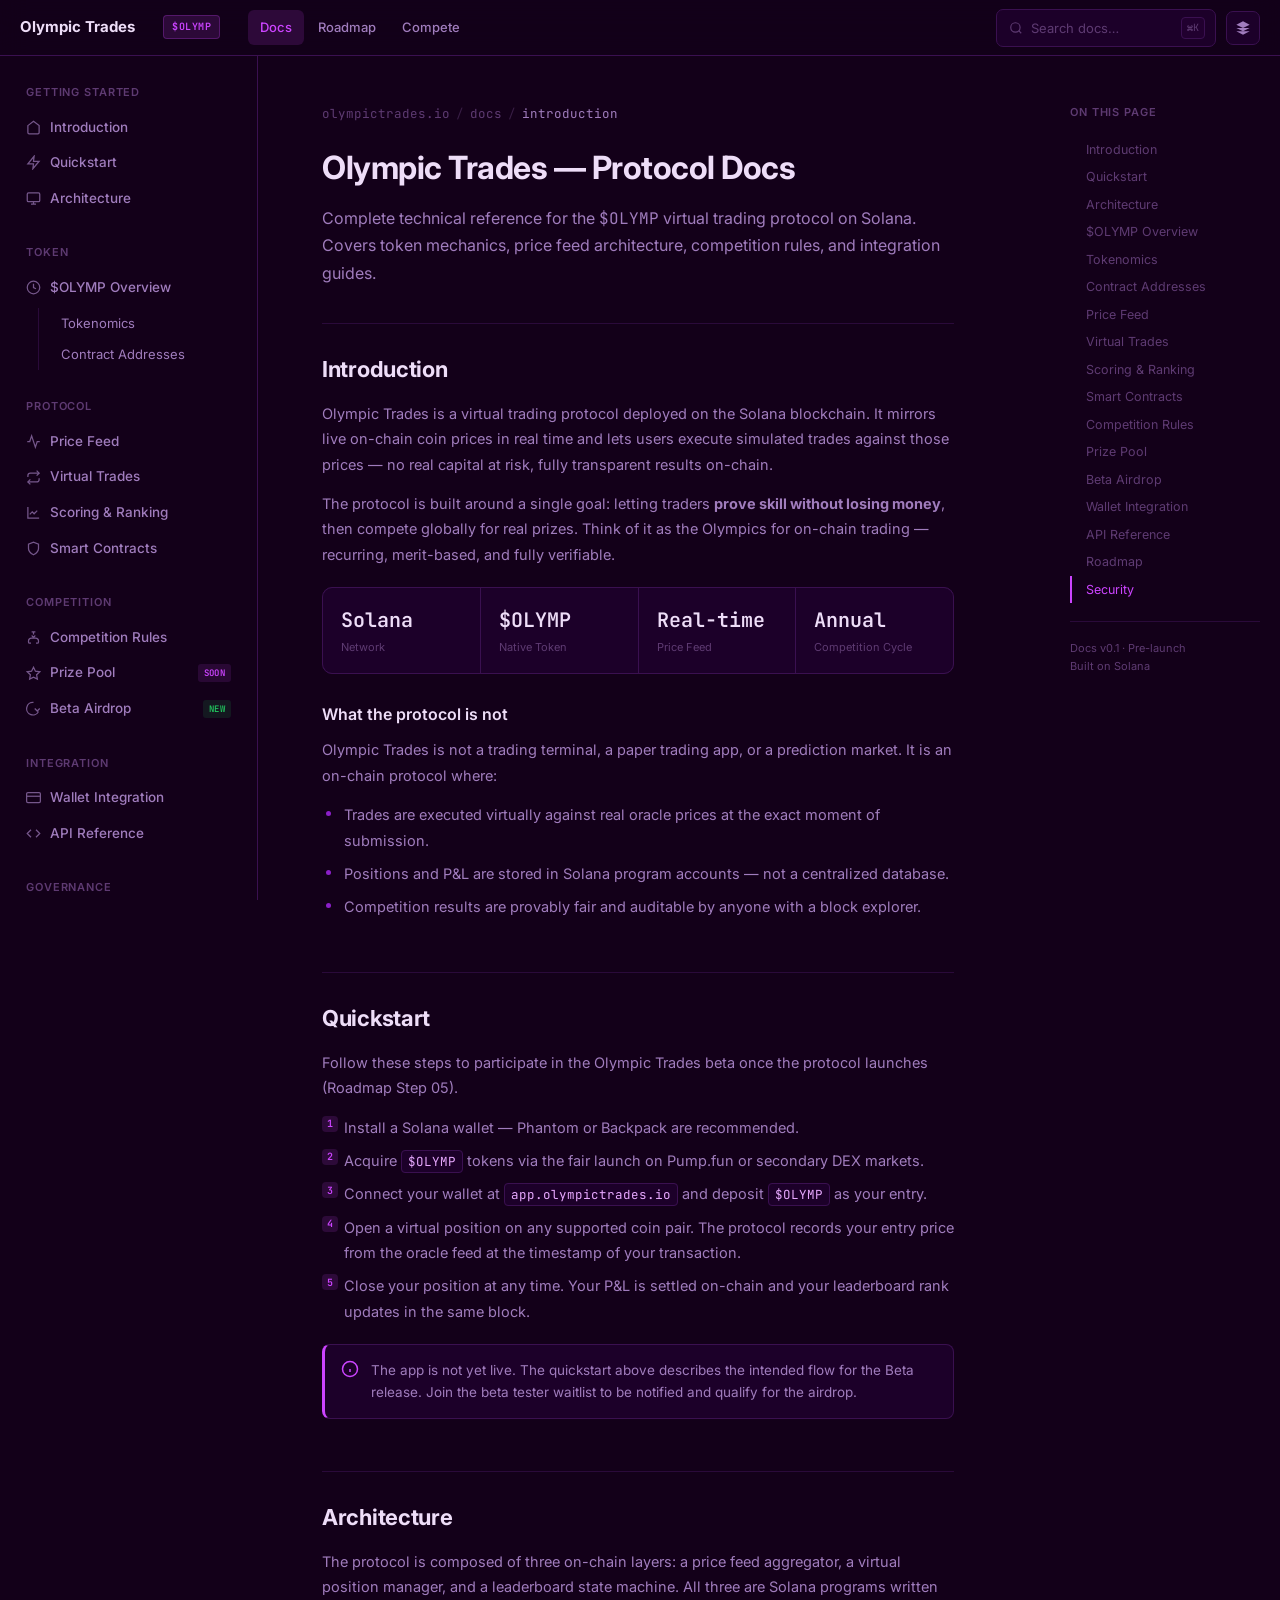
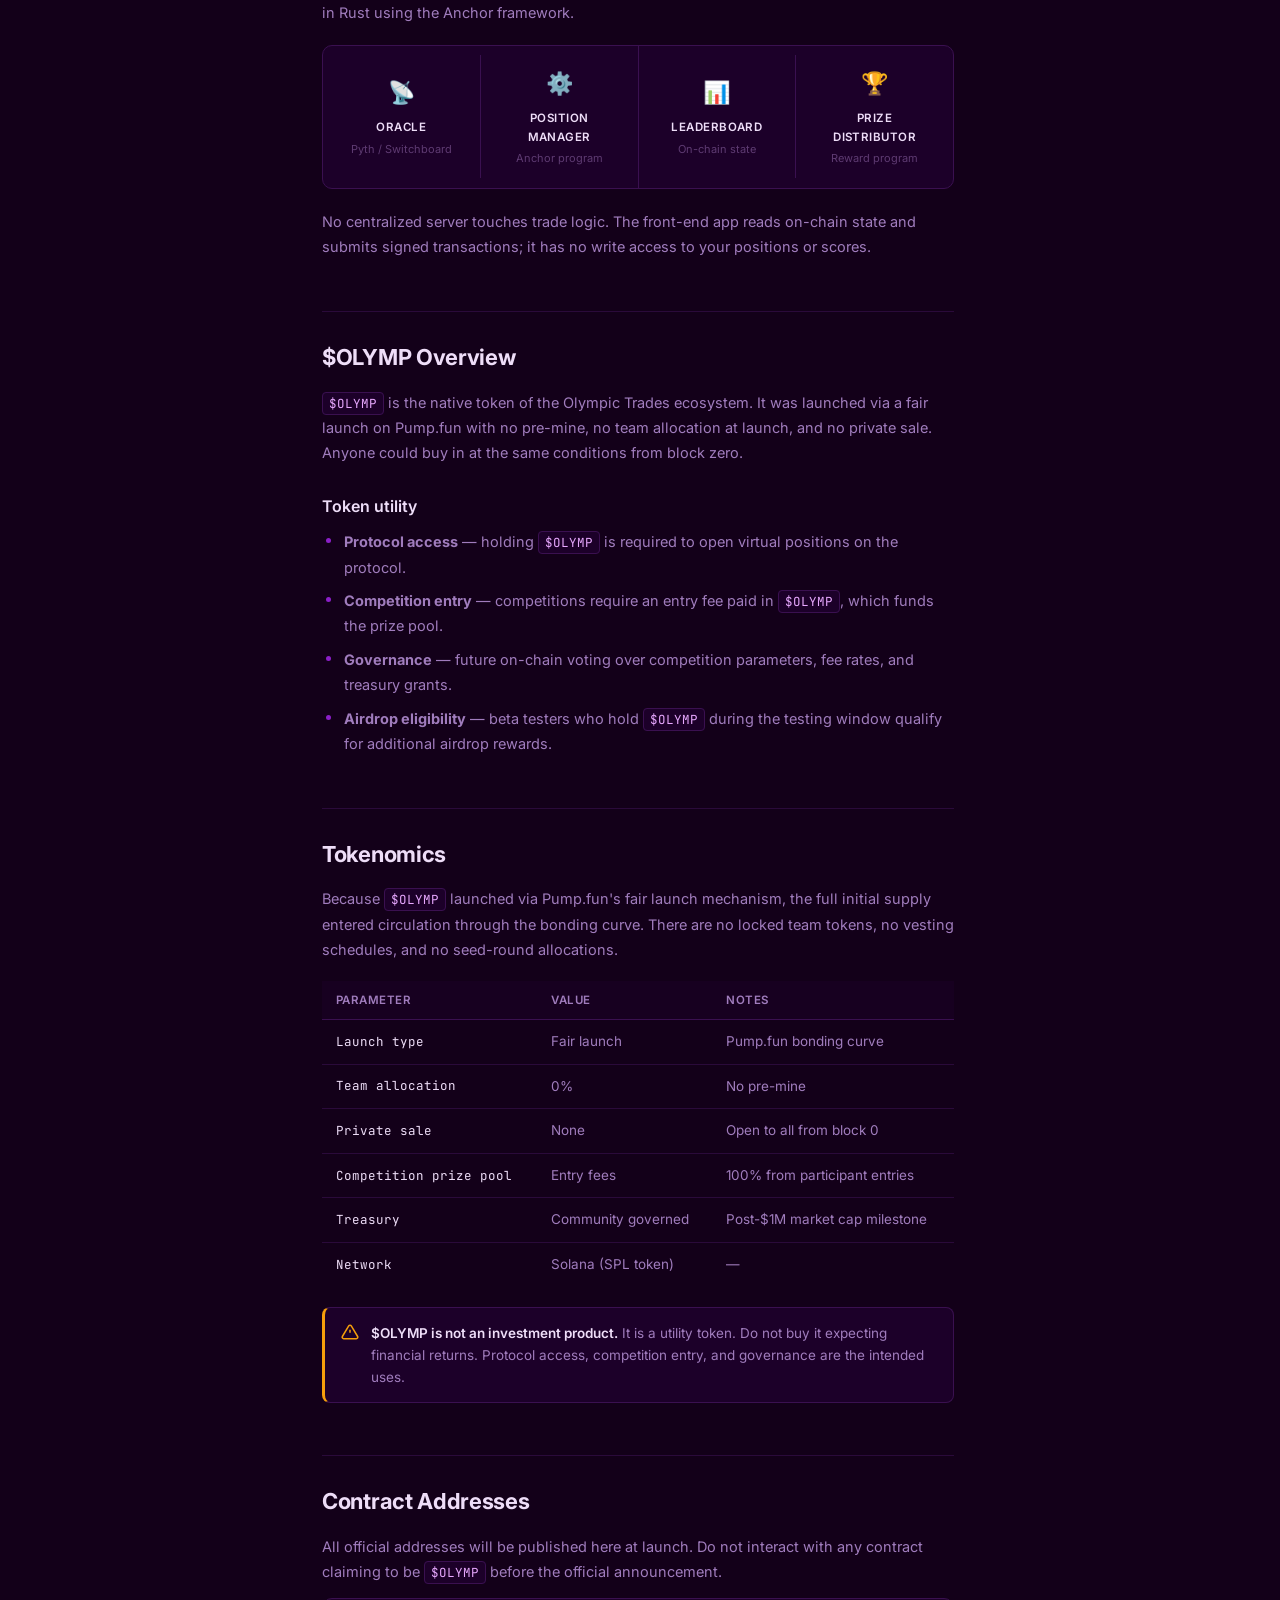
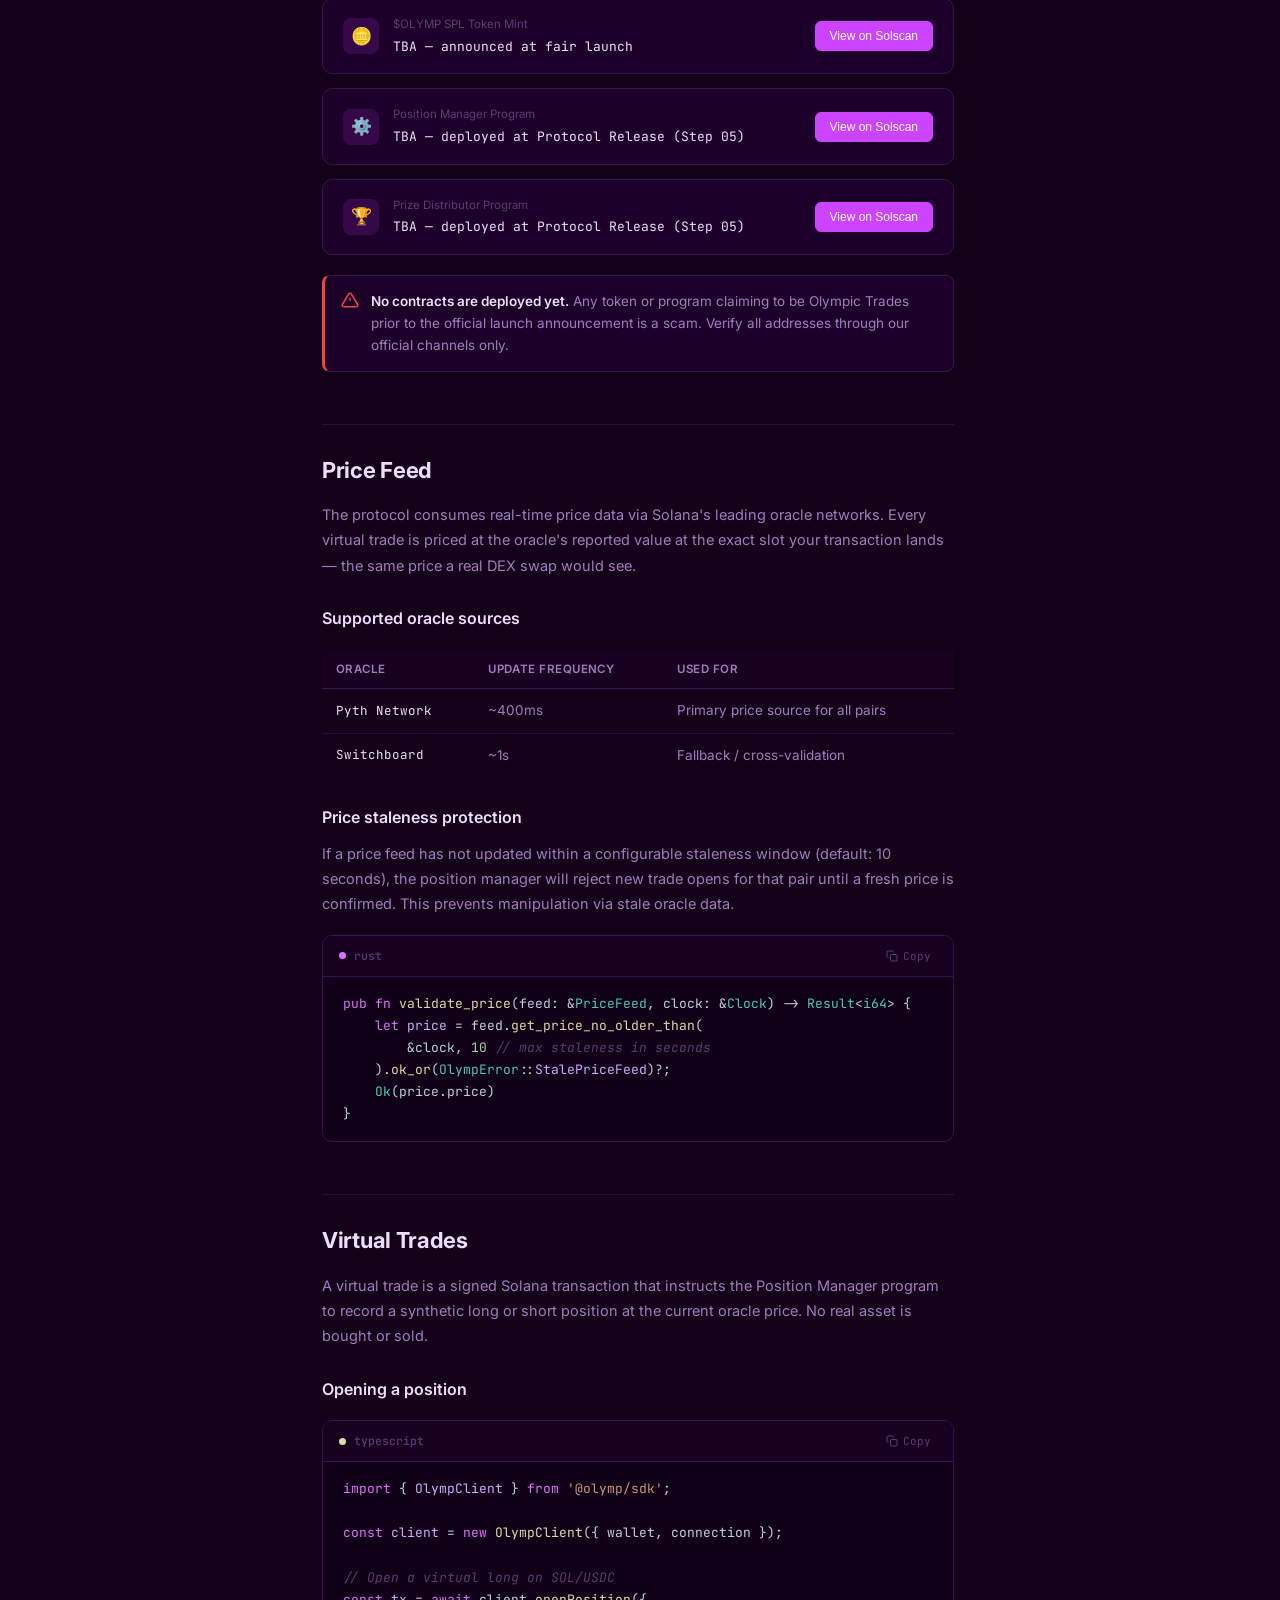
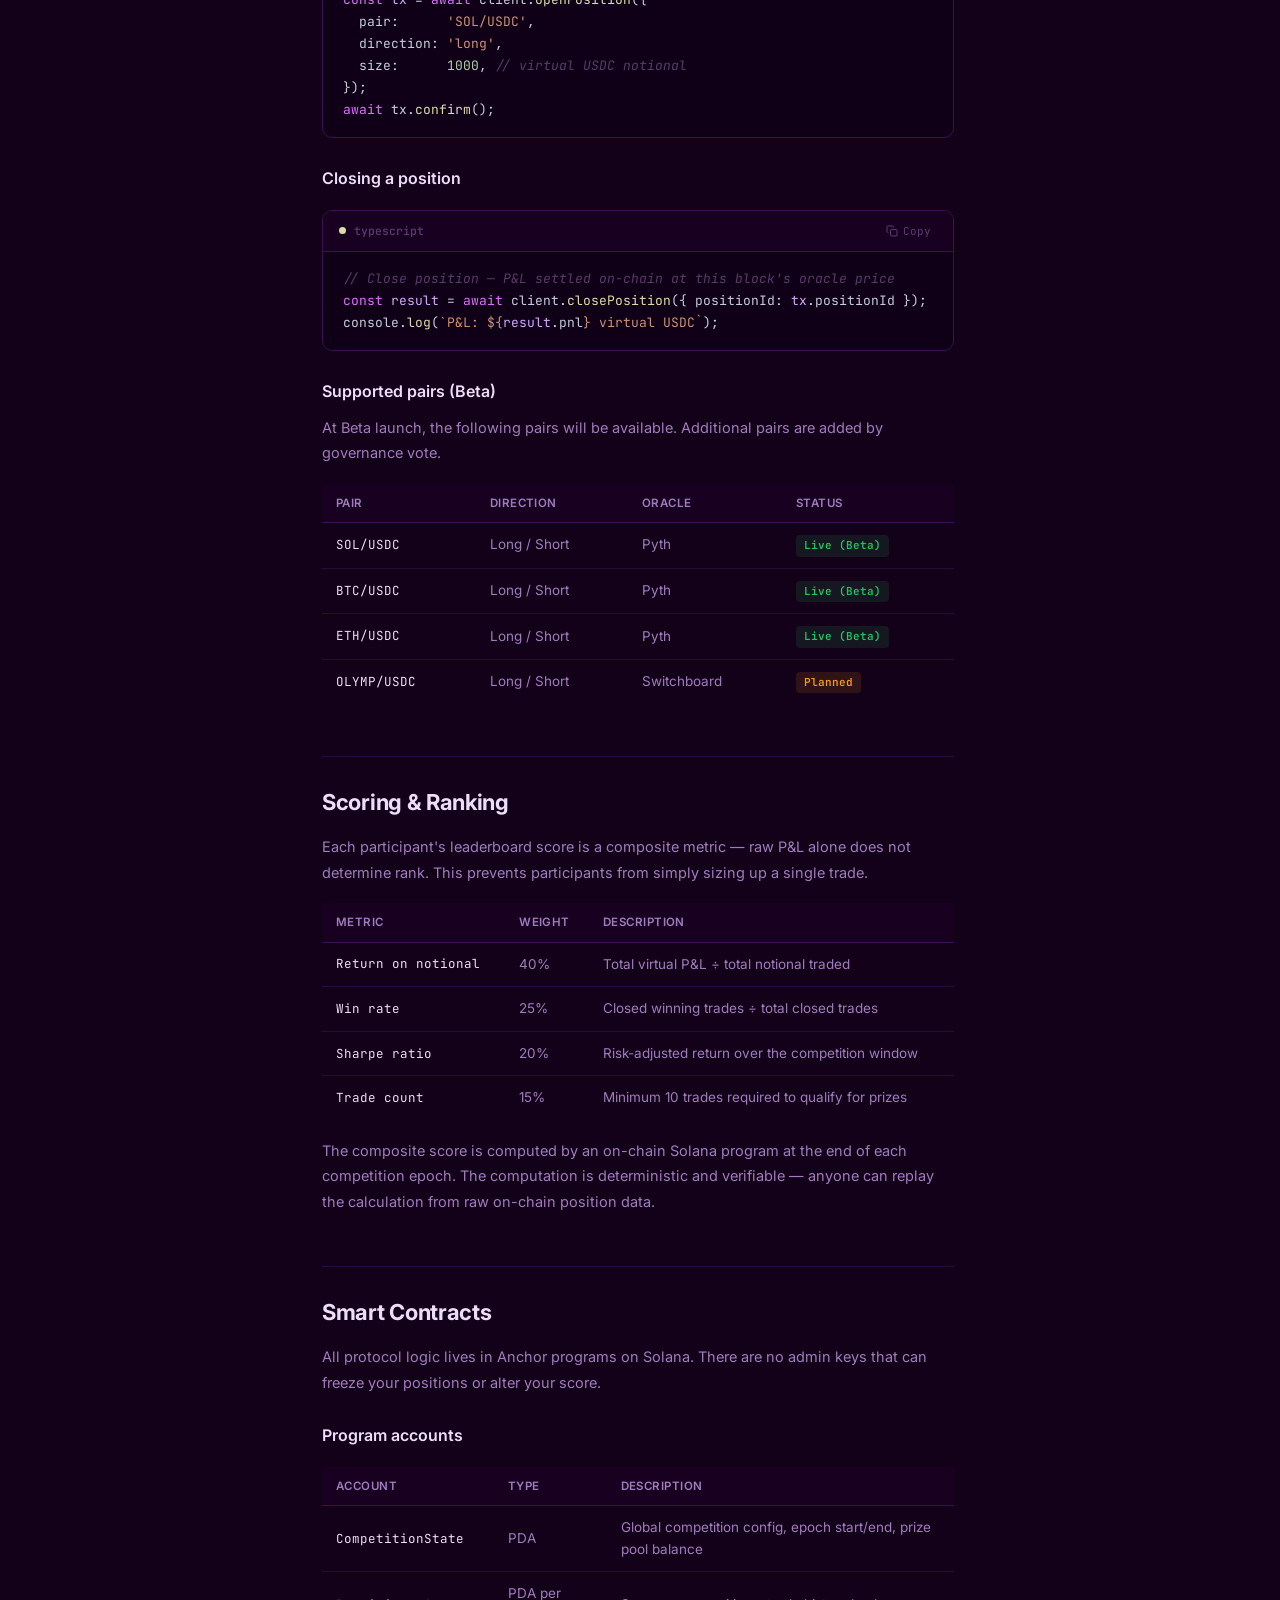
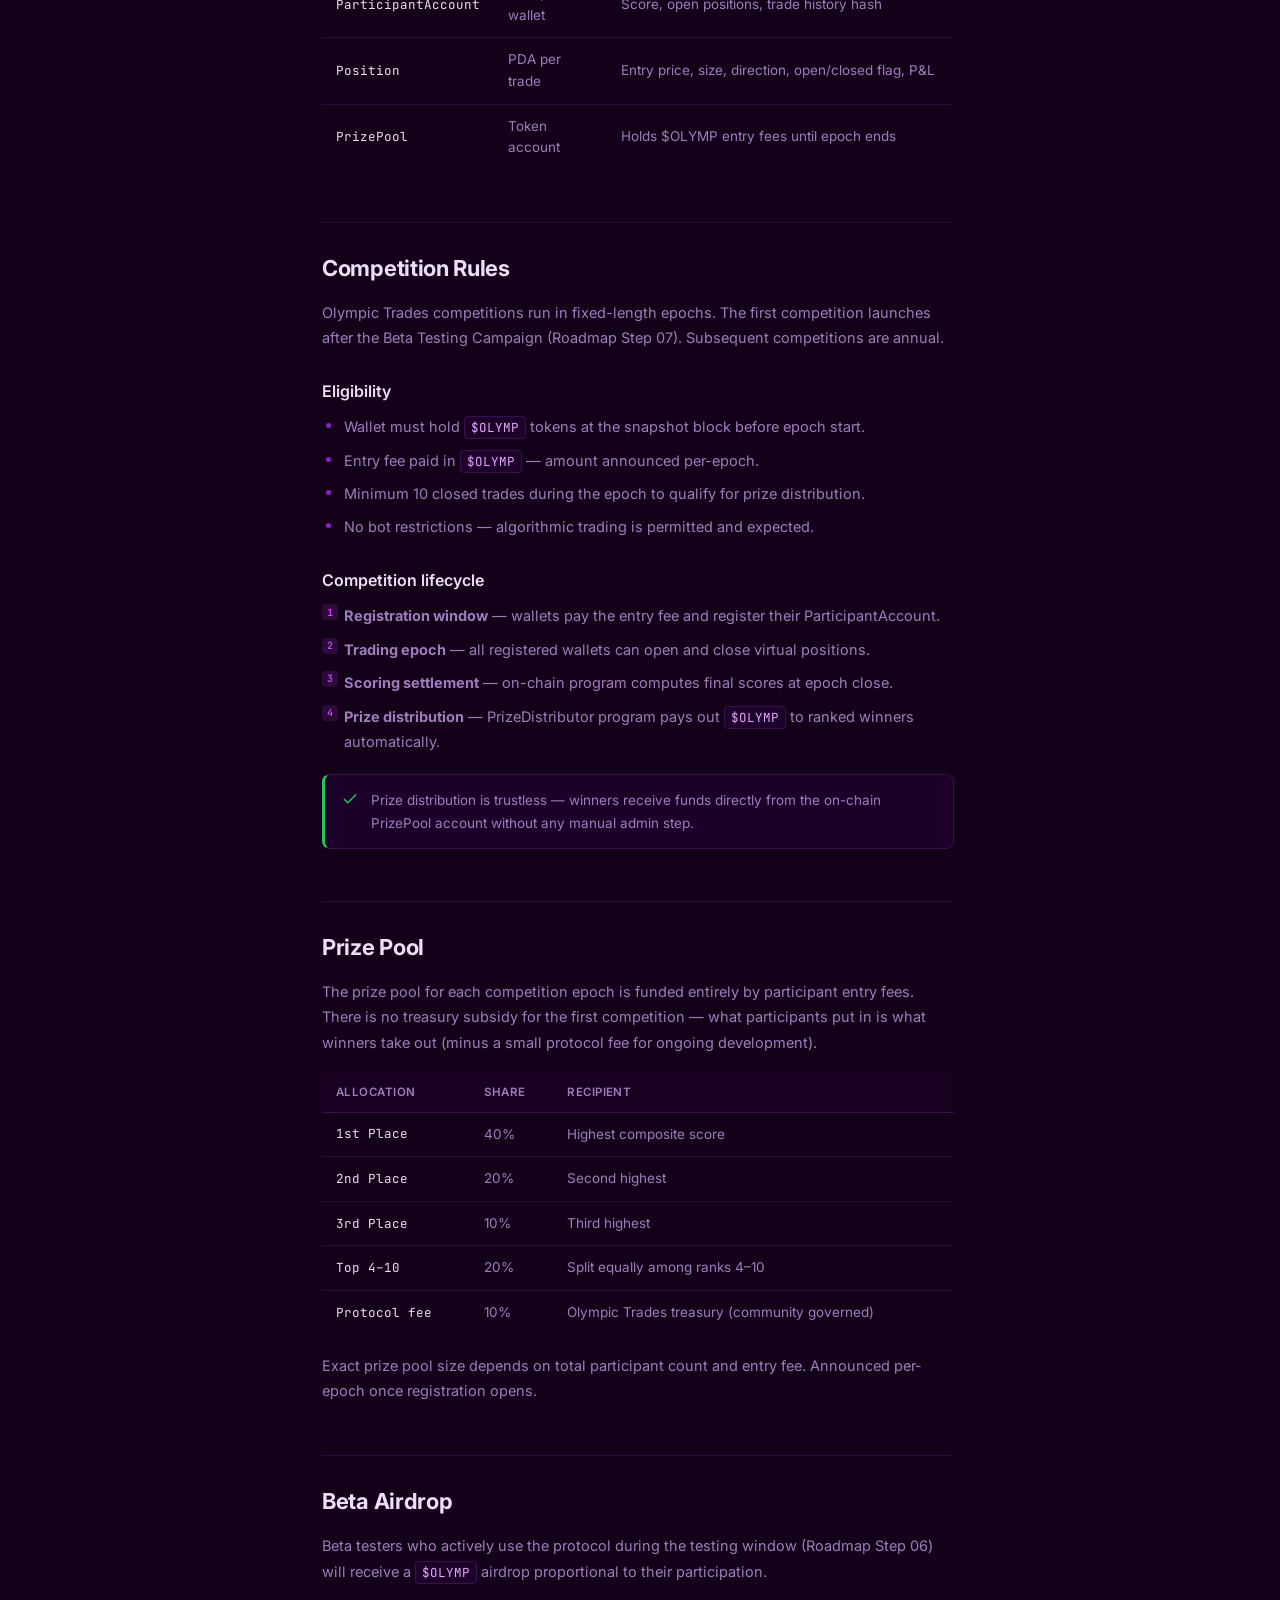
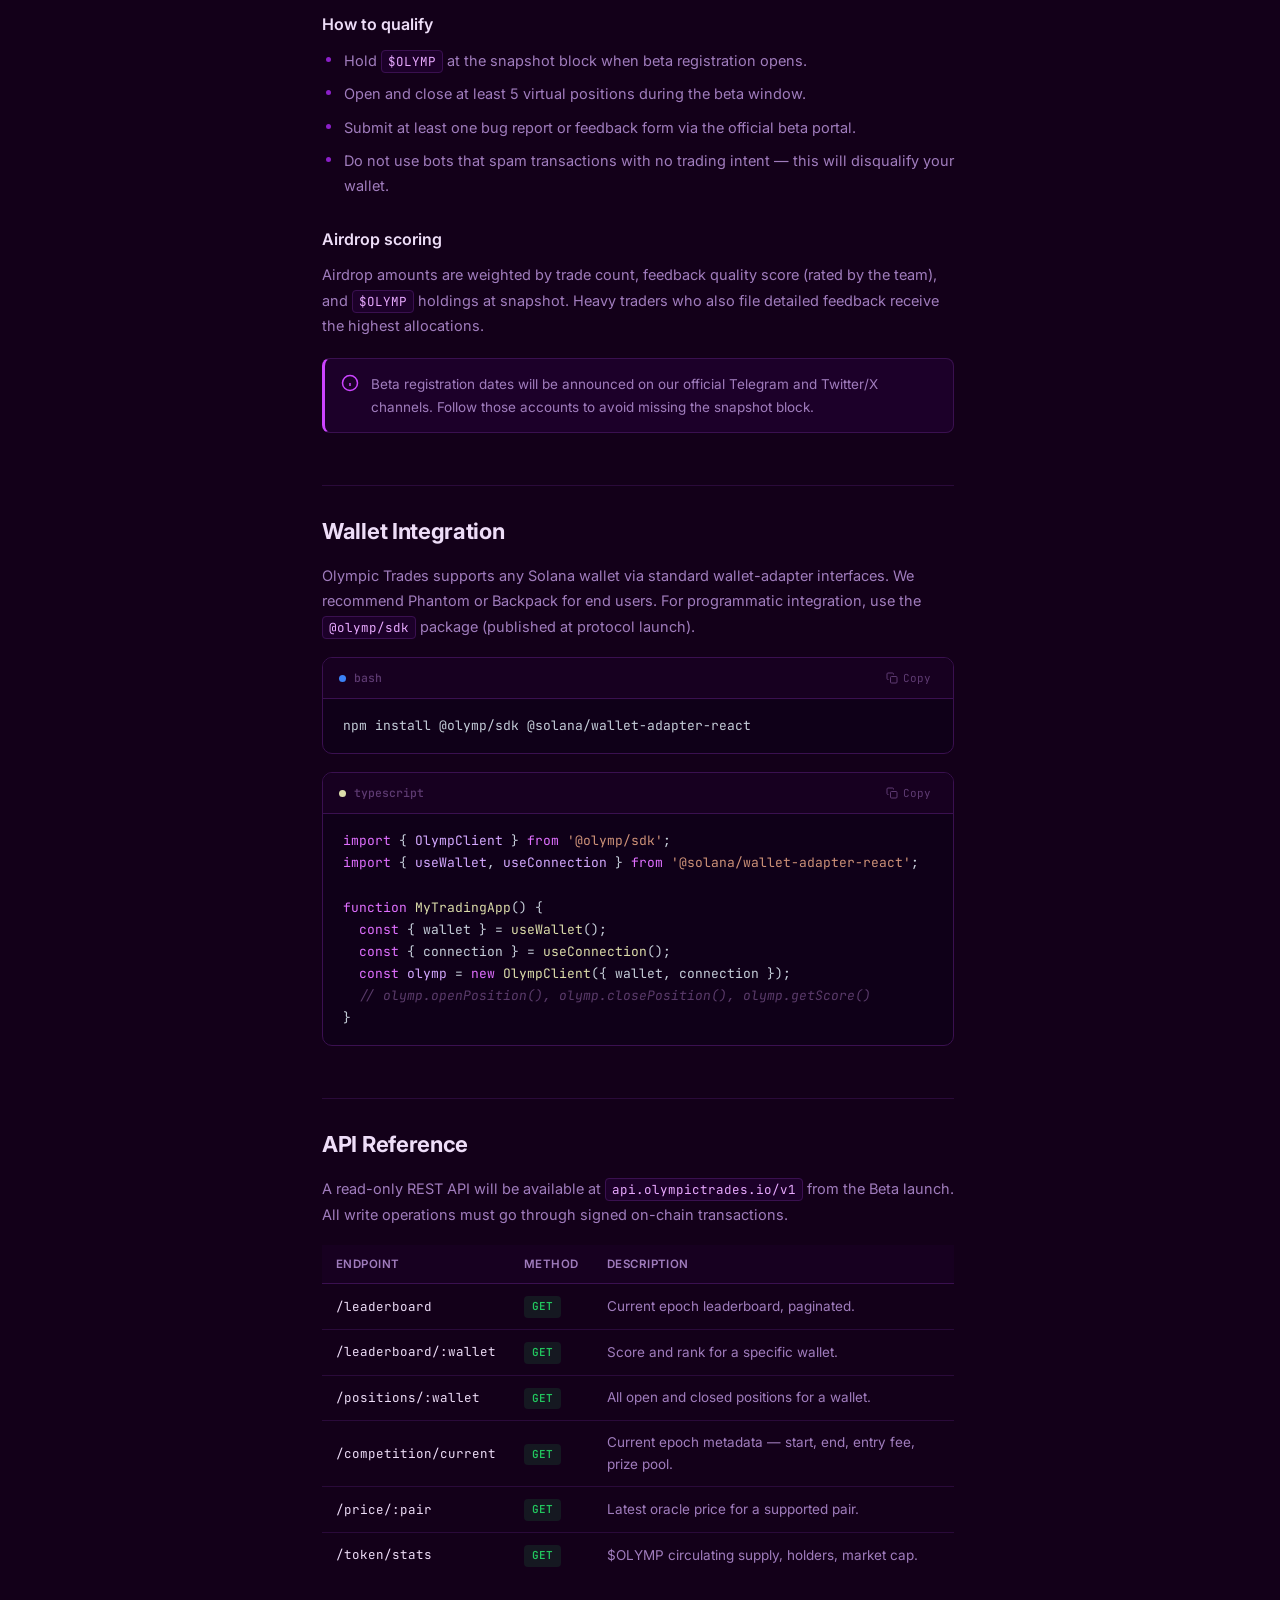
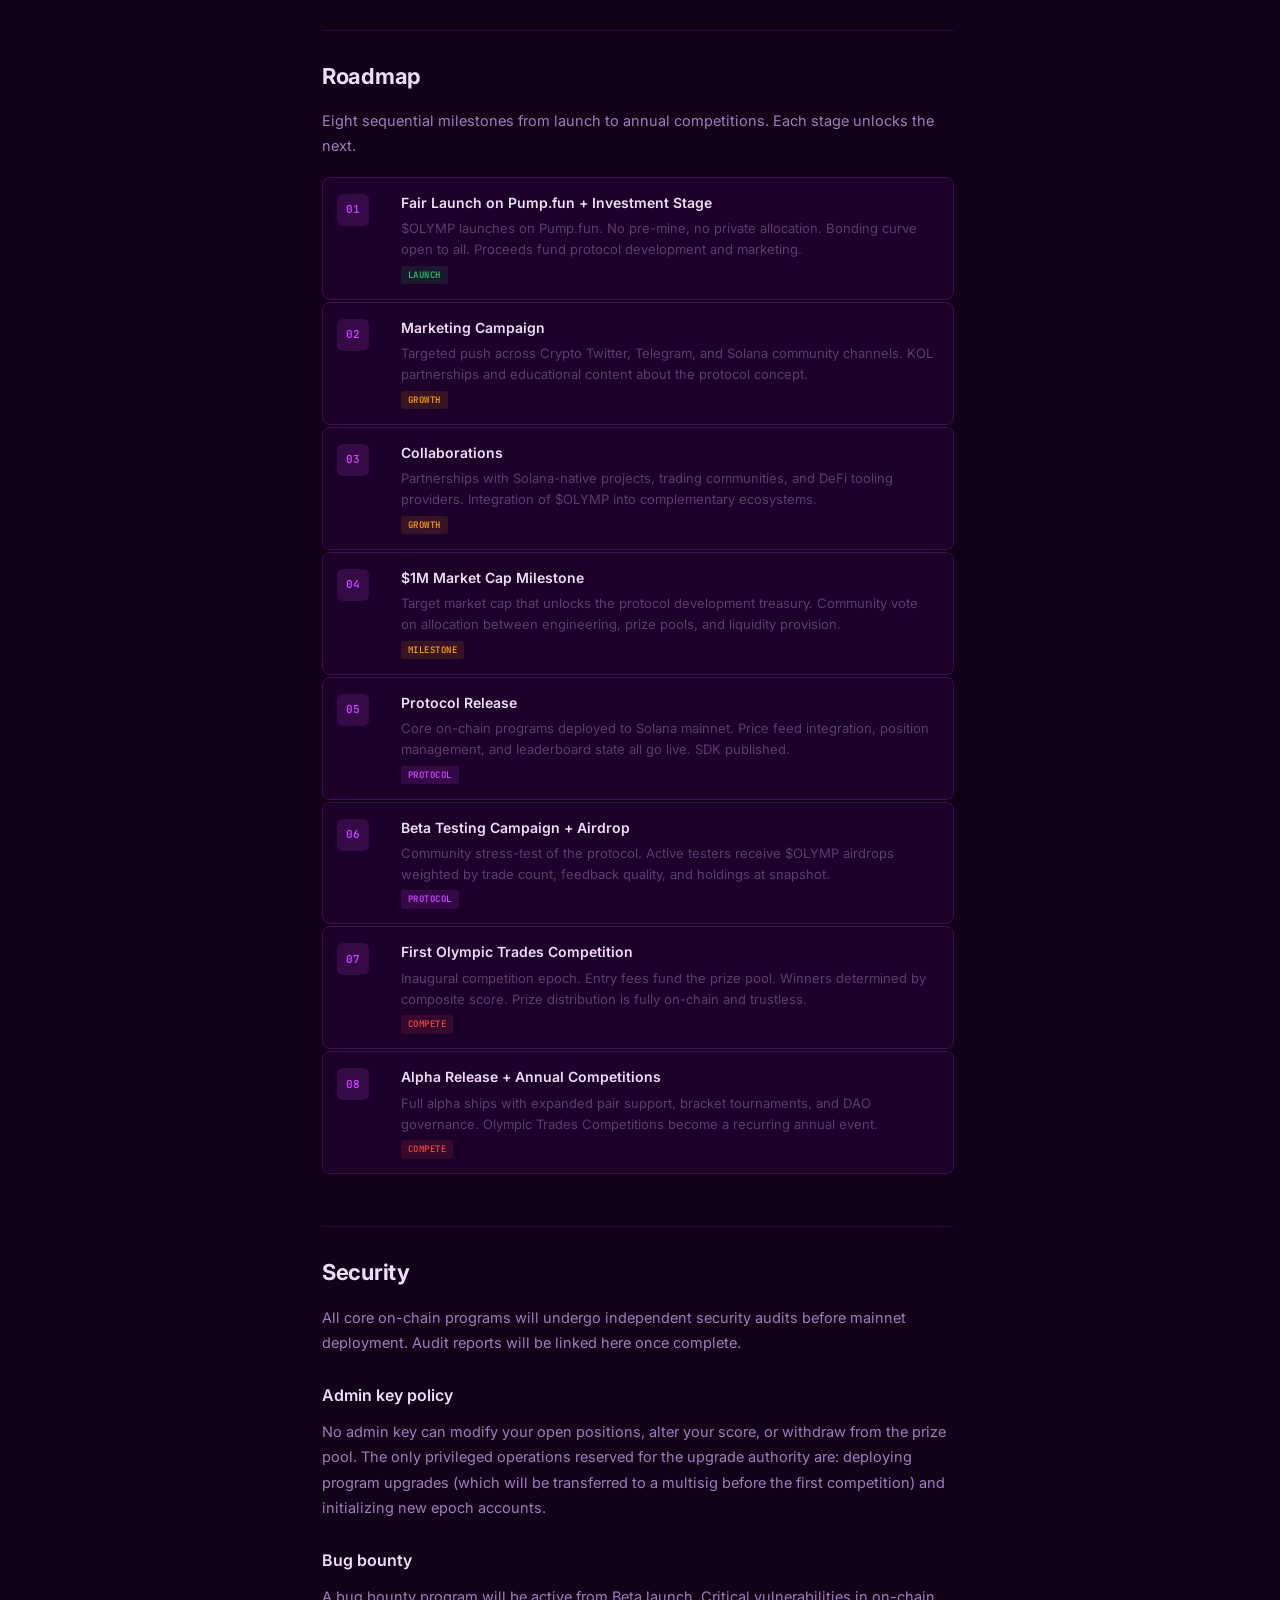
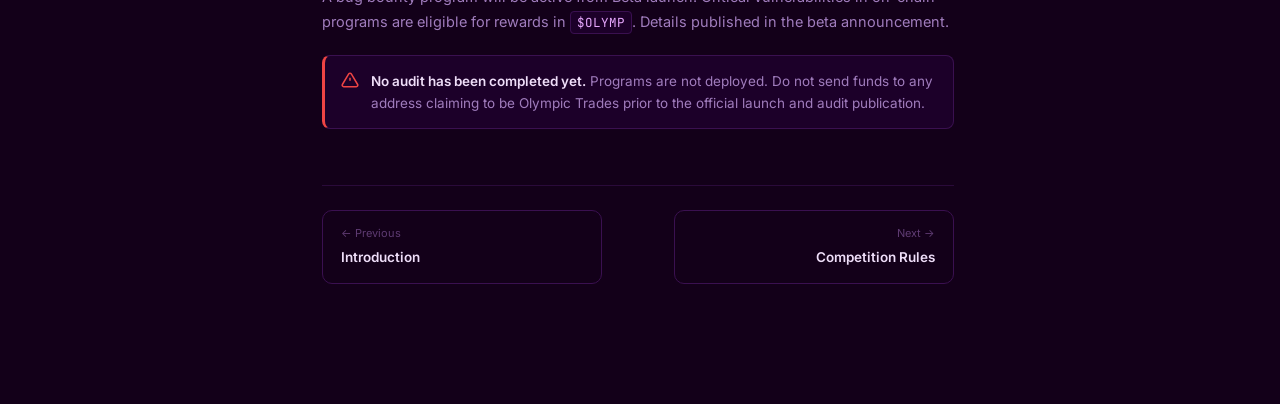
==== docs.html @ 17e4a6a9 "Create docs.html" ====
<!DOCTYPE html>
<html lang="en">
<head>
<meta charset="UTF-8">
<meta name="viewport" content="width=device-width, initial-scale=1.0">
<title>Olympic Trades Docs — $OLYMP Protocol</title>
<meta name="description" content="Official documentation for the Olympic Trades virtual trading protocol on Solana. Token, protocol mechanics, competition rules, and integration guides.">
<link rel="preconnect" href="https://fonts.googleapis.com">
<link rel="preconnect" href="https://fonts.gstatic.com" crossorigin>
<link href="https://fonts.googleapis.com/css2?family=Inter:wght@400;500;600;700&family=JetBrains+Mono:wght@400;500;600&display=swap" rel="stylesheet">
<style>

/* ═══════════════════════════════════════════════
   ROOT — Purple palette
═══════════════════════════════════════════════ */
:root {
  --bg:          #130019;
  --bg-panel:    #170020;
  --bg-card:     #1c0029;
  --bg-hover:    #21002f;
  --border:      #3a1050;
  --border-soft: #2a0a3a;
  --text:        #eeddf8;
  --text-soft:   #a07cbd;
  --text-dim:    #5e3a72;
  --accent:      #cc44ff;
  --accent-dim:  #8b1fc8;
  --accent-glow: rgba(204,68,255,0.14);
  --accent-pale: #e8a8ff;
  --green:       #22C55E;
  --amber:       #F59E0B;
  --red:         #EF4444;
  --code-bg:     #0f0018;
  --font-sans:   'Inter', -apple-system, sans-serif;
  --font-mono:   'JetBrains Mono', 'SF Mono', Consolas, monospace;
}

*, *::before, *::after { margin: 0; padding: 0; box-sizing: border-box; }
html { scroll-behavior: smooth; }
body {
  background: var(--bg);
  color: var(--text);
  font-family: var(--font-sans);
  font-size: 15px;
  line-height: 1.6;
  -webkit-font-smoothing: antialiased;
}
a { color: inherit; text-decoration: none; }
code, pre { font-family: var(--font-mono); }

::-webkit-scrollbar { width: 6px; height: 6px; }
::-webkit-scrollbar-track { background: transparent; }
::-webkit-scrollbar-thumb { background: #2d0840; border-radius: 4px; }
::-webkit-scrollbar-thumb:hover { background: #3d1255; }

/* ═══════════════════════════════════════════════
   TOP BAR
═══════════════════════════════════════════════ */
.topbar {
  position: fixed;
  top: 0; left: 0; right: 0;
  height: 56px;
  z-index: 300;
  display: flex;
  align-items: center;
  justify-content: space-between;
  padding: 0 20px;
  background: rgba(19,0,25,0.92);
  backdrop-filter: blur(14px);
  border-bottom: 1px solid var(--border);
}
.topbar-left { display: flex; align-items: center; gap: 28px; }
.topbar-logo {
  display: flex;
  align-items: center;
  gap: 10px;
  font-weight: 700;
  font-size: 15px;
  color: var(--text);
  white-space: nowrap;
}
.topbar-logo-mark {
  width: 24px; height: 24px;
  background: var(--accent);
  border-radius: 5px;
  display: flex;
  align-items: center;
  justify-content: center;
  flex-shrink: 0;
  font-size: 13px;
}
.topbar-badge {
  font-family: var(--font-mono);
  font-size: 10px;
  font-weight: 600;
  letter-spacing: .05em;
  color: var(--accent);
  background: var(--accent-glow);
  border: 1px solid rgba(204,68,255,0.25);
  padding: 3px 8px;
  border-radius: 4px;
}
.topbar-nav { display: flex; align-items: center; gap: 2px; }
.topbar-nav a {
  font-size: 13px;
  font-weight: 500;
  color: var(--text-soft);
  padding: 7px 12px;
  border-radius: 6px;
  transition: all .15s;
}
.topbar-nav a:hover { color: var(--text); background: var(--bg-hover); }
.topbar-nav a.active { color: var(--accent); background: var(--accent-glow); }

.topbar-right { display: flex; align-items: center; gap: 10px; }
.search-box {
  display: flex;
  align-items: center;
  gap: 8px;
  background: var(--bg-card);
  border: 1px solid var(--border);
  border-radius: 7px;
  padding: 7px 10px 7px 12px;
  width: 220px;
  transition: border-color .15s;
}
.search-box:hover { border-color: #4a1a60; }
.search-box svg { width: 14px; height: 14px; stroke: var(--text-dim); fill: none; stroke-width: 2; flex-shrink: 0; }
.search-box input {
  background: none; border: none; outline: none;
  color: var(--text); font-size: 13px; width: 100%;
  font-family: var(--font-sans);
}
.search-box input::placeholder { color: var(--text-dim); }
.kbd {
  font-family: var(--font-mono);
  font-size: 10px;
  color: var(--text-dim);
  background: var(--bg-hover);
  border: 1px solid var(--border);
  border-radius: 4px;
  padding: 2px 5px;
  flex-shrink: 0;
}
.topbar-icon-btn {
  width: 34px; height: 34px;
  display: flex; align-items: center; justify-content: center;
  border: 1px solid var(--border);
  border-radius: 7px;
  background: var(--bg-card);
  color: var(--text-soft);
  transition: all .15s;
  cursor: pointer;
}
.topbar-icon-btn:hover { border-color: #4a1a60; color: var(--text); }
.topbar-icon-btn svg { width: 16px; height: 16px; fill: currentColor; }
.menu-toggle { display: none; }

/* ═══════════════════════════════════════════════
   LAYOUT
═══════════════════════════════════════════════ */
.layout {
  display: grid;
  grid-template-columns: 258px 1fr 218px;
  padding-top: 56px;
  max-width: 1480px;
  margin: 0 auto;
}

/* ─── SIDEBAR ─────────────────────────────────── */
.sidebar {
  position: sticky;
  top: 56px;
  height: calc(100vh - 56px);
  overflow-y: auto;
  border-right: 1px solid var(--border);
  padding: 28px 14px 60px;
}
.sb-section { margin-bottom: 28px; }
.sb-section-title {
  font-size: 11px;
  font-weight: 600;
  letter-spacing: .08em;
  text-transform: uppercase;
  color: var(--text-dim);
  padding: 0 12px;
  margin-bottom: 8px;
}
.sb-link {
  display: flex;
  align-items: center;
  gap: 9px;
  padding: 7px 12px;
  border-radius: 6px;
  font-size: 13.5px;
  font-weight: 500;
  color: var(--text-soft);
  transition: all .15s;
  position: relative;
  cursor: pointer;
}
.sb-link:hover { color: var(--text); background: var(--bg-hover); }
.sb-link.active {
  color: var(--accent);
  background: var(--accent-glow);
}
.sb-link.active::before {
  content: '';
  position: absolute;
  left: -14px; top: 50%;
  transform: translateY(-50%);
  width: 2px; height: 16px;
  background: var(--accent);
  border-radius: 2px;
}
.sb-link svg { width: 15px; height: 15px; flex-shrink: 0; opacity: .7; }
.sb-tag {
  margin-left: auto;
  font-family: var(--font-mono);
  font-size: 9px;
  font-weight: 600;
  letter-spacing: .04em;
  text-transform: uppercase;
  padding: 2px 6px;
  border-radius: 3px;
}
.sb-tag.new  { background: rgba(34,197,94,0.12); color: var(--green); }
.sb-tag.soon { background: rgba(204,68,255,0.12); color: var(--accent); }
.sb-sub {
  margin-left: 24px;
  border-left: 1px solid var(--border-soft);
  padding-left: 12px;
  display: flex;
  flex-direction: column;
  gap: 1px;
  margin-top: 2px;
}
.sb-sub .sb-link { font-size: 13px; font-weight: 400; padding: 5px 10px; }

/* ─── MAIN ────────────────────────────────────── */
main {
  padding: 48px 64px 120px;
  max-width: 760px;
  min-width: 0;
}
.breadcrumb {
  display: flex;
  align-items: center;
  gap: 6px;
  font-size: 12.5px;
  color: var(--text-dim);
  margin-bottom: 18px;
  font-family: var(--font-mono);
}
.breadcrumb .sep { opacity: .5; }
.breadcrumb .current { color: var(--text-soft); }

h1.page-title {
  font-size: 32px;
  font-weight: 700;
  letter-spacing: -.5px;
  color: var(--text);
  margin-bottom: 12px;
}
.page-desc {
  font-size: 16px;
  color: var(--text-soft);
  line-height: 1.7;
  margin-bottom: 36px;
  max-width: 640px;
}

.doc-section { margin-bottom: 52px; scroll-margin-top: 80px; }
.doc-section h2 {
  font-size: 22px;
  font-weight: 700;
  letter-spacing: -.3px;
  color: var(--text);
  padding-top: 28px;
  border-top: 1px solid var(--border-soft);
  margin-bottom: 14px;
}
.doc-section:first-of-type h2 { border-top: none; padding-top: 0; }
.doc-section h3 {
  font-size: 16px;
  font-weight: 600;
  color: var(--text);
  margin: 28px 0 10px;
}
.doc-section p {
  font-size: 14.5px;
  color: var(--text-soft);
  line-height: 1.75;
  margin-bottom: 14px;
}
.doc-section p code, .doc-section li code {
  font-family: var(--font-mono);
  font-size: 12.5px;
  background: var(--bg-card);
  border: 1px solid var(--border);
  color: var(--accent-pale);
  padding: 2px 6px;
  border-radius: 4px;
}
.doc-section ul, .doc-section ol {
  margin: 0 0 16px 0;
  padding-left: 0;
  list-style: none;
}
.doc-section li {
  font-size: 14.5px;
  color: var(--text-soft);
  line-height: 1.75;
  padding-left: 22px;
  position: relative;
  margin-bottom: 8px;
}
.doc-section ul li::before {
  content: '';
  position: absolute;
  left: 4px; top: 9px;
  width: 5px; height: 5px;
  border-radius: 50%;
  background: var(--accent-dim);
}
.doc-section ol { counter-reset: ol-counter; }
.doc-section ol li { counter-increment: ol-counter; }
.doc-section ol li::before {
  content: counter(ol-counter);
  position: absolute;
  left: 0; top: 1px;
  font-family: var(--font-mono);
  font-size: 10px;
  font-weight: 600;
  color: var(--accent);
  background: var(--accent-glow);
  width: 16px; height: 16px;
  border-radius: 4px;
  display: flex;
  align-items: center;
  justify-content: center;
}

/* callouts */
.callout {
  display: flex;
  gap: 12px;
  background: var(--bg-card);
  border: 1px solid var(--border);
  border-left: 3px solid var(--accent);
  border-radius: 8px;
  padding: 14px 16px;
  margin: 20px 0;
}
.callout.warn   { border-left-color: var(--amber); }
.callout.danger { border-left-color: var(--red); }
.callout.success{ border-left-color: var(--green); }
.callout-icon { flex-shrink: 0; width: 18px; height: 18px; margin-top: 1px; }
.callout.info    .callout-icon { color: var(--accent); }
.callout.warn    .callout-icon { color: var(--amber); }
.callout.danger  .callout-icon { color: var(--red); }
.callout.success .callout-icon { color: var(--green); }
.callout-body { font-size: 13.5px; color: var(--text-soft); line-height: 1.65; }
.callout-body strong { color: var(--text); font-weight: 600; }

/* code blocks */
.code-block {
  background: var(--code-bg);
  border: 1px solid var(--border);
  border-radius: 10px;
  overflow: hidden;
  margin: 18px 0;
}
.code-header {
  display: flex;
  align-items: center;
  justify-content: space-between;
  padding: 10px 16px;
  border-bottom: 1px solid var(--border);
  background: var(--bg-panel);
}
.code-lang {
  font-family: var(--font-mono);
  font-size: 11.5px;
  font-weight: 500;
  color: var(--text-dim);
  display: flex; align-items: center; gap: 8px;
}
.code-dot { width: 7px; height: 7px; border-radius: 50%; }
.code-copy {
  font-family: var(--font-mono);
  font-size: 11px;
  color: var(--text-dim);
  background: none; border: none; cursor: pointer;
  display: flex; align-items: center; gap: 5px;
  transition: color .15s;
  padding: 3px 6px; border-radius: 4px;
}
.code-copy:hover { color: var(--text); background: var(--bg-hover); }
.code-copy svg { width: 12px; height: 12px; }
.code-block pre { padding: 16px 20px; overflow-x: auto; font-size: 13px; line-height: 1.7; }
.code-block code { color: #C5CDD9; }
.tok-kw   { color: #e06fff; }
.tok-type { color: #4EC9B0; }
.tok-str  { color: #CE9178; }
.tok-num  { color: #B5CEA8; }
.tok-com  { color: #5a3a6a; font-style: italic; }
.tok-fn   { color: #DCDCAA; }
.tok-var  { color: #d4a8ff; }
.tok-op   { color: #D4D4D4; }
.tok-ann  { color: #cc44ff; }

/* tables */
.doc-table-wrap { overflow-x: auto; margin: 18px 0; }
table.doc-table { width: 100%; border-collapse: collapse; font-size: 13.5px; }
table.doc-table th {
  text-align: left;
  font-weight: 600;
  color: var(--text-soft);
  font-size: 11.5px;
  letter-spacing: .04em;
  text-transform: uppercase;
  padding: 10px 14px;
  border-bottom: 1px solid var(--border);
  background: var(--bg-panel);
}
table.doc-table td {
  padding: 11px 14px;
  border-bottom: 1px solid var(--border-soft);
  color: var(--text-soft);
}
table.doc-table td:first-child { color: var(--text); font-family: var(--font-mono); font-size: 12.5px; }
table.doc-table tr:last-child td { border-bottom: none; }
.table-pill {
  font-family: var(--font-mono);
  font-size: 11px; font-weight: 600;
  padding: 2px 8px; border-radius: 4px;
  display: inline-block;
}
.tp-purple { background: var(--accent-glow); color: var(--accent); }
.tp-green  { background: rgba(34,197,94,0.12); color: var(--green); }
.tp-amber  { background: rgba(245,158,11,0.12); color: var(--amber); }
.tp-red    { background: rgba(239,68,68,0.12); color: var(--red); }

/* contract / address card */
.contract-card {
  display: flex;
  align-items: center;
  justify-content: space-between;
  background: var(--bg-card);
  border: 1px solid var(--border);
  border-radius: 10px;
  padding: 16px 20px;
  margin: 14px 0;
  flex-wrap: wrap;
  gap: 12px;
}
.contract-info { display: flex; align-items: center; gap: 14px; }
.contract-icon {
  width: 36px; height: 36px;
  background: var(--accent-glow);
  border-radius: 8px;
  display: flex; align-items: center; justify-content: center;
  flex-shrink: 0;
  font-size: 17px;
}
.contract-label { font-size: 11.5px; color: var(--text-dim); margin-bottom: 3px; }
.contract-addr { font-family: var(--font-mono); font-size: 13px; color: var(--text); }
.contract-actions { display: flex; gap: 8px; }
.contract-btn {
  font-size: 12px; font-weight: 500;
  padding: 7px 14px;
  border-radius: 6px;
  border: 1px solid var(--border);
  color: var(--text-soft);
  background: var(--bg-panel);
  cursor: pointer;
  transition: all .15s;
  display: flex; align-items: center; gap: 6px;
}
.contract-btn:hover { border-color: #4a1a60; color: var(--text); }
.contract-btn svg { width: 12px; height: 12px; }
.contract-btn.primary {
  background: var(--accent);
  border-color: var(--accent);
  color: #fff;
}
.contract-btn.primary:hover { background: var(--accent-dim); }

/* stat strip */
.stat-strip {
  display: grid;
  grid-template-columns: repeat(4, 1fr);
  gap: 1px;
  background: var(--border);
  border: 1px solid var(--border);
  border-radius: 10px;
  overflow: hidden;
  margin: 20px 0;
}
.stat-strip-item { background: var(--bg-card); padding: 16px 18px; }
.ssi-val   { font-family: var(--font-mono); font-size: 20px; font-weight: 600; color: var(--text); }
.ssi-label { font-size: 11px; color: var(--text-dim); margin-top: 3px; }

/* flow diagram */
.flow-diagram {
  display: flex;
  align-items: center;
  background: var(--bg-card);
  border: 1px solid var(--border);
  border-radius: 10px;
  overflow: hidden;
  margin: 20px 0;
}
.flow-step {
  flex: 1;
  padding: 20px 18px;
  text-align: center;
  border-right: 1px solid var(--border);
  position: relative;
}
.flow-step:last-child { border-right: none; }
.flow-step-icon { font-size: 22px; margin-bottom: 8px; }
.flow-step-title { font-size: 11.5px; font-weight: 600; color: var(--text); text-transform: uppercase; letter-spacing: .04em; }
.flow-step-sub { font-size: 11px; color: var(--text-dim); margin-top: 4px; }
.flow-arrow {
  font-family: var(--font-mono);
  font-size: 16px;
  color: var(--accent-dim);
  position: absolute;
  right: -10px; top: 50%;
  transform: translateY(-50%);
  z-index: 1;
}

/* roadmap steps */
.roadmap-list { display: flex; flex-direction: column; gap: 2px; margin: 18px 0; }
.roadmap-row {
  display: grid;
  grid-template-columns: 48px 1fr;
  gap: 16px;
  background: var(--bg-card);
  border: 1px solid var(--border);
  border-radius: 8px;
  padding: 14px 18px 14px 14px;
  align-items: start;
  transition: border-color .15s;
}
.roadmap-row:hover { border-color: #4a1a60; }
.roadmap-num {
  font-family: var(--font-mono);
  font-size: 11px;
  font-weight: 600;
  color: var(--accent);
  background: var(--accent-glow);
  width: 32px; height: 32px;
  border-radius: 6px;
  display: flex; align-items: center; justify-content: center;
  flex-shrink: 0;
  margin-top: 2px;
}
.roadmap-title { font-size: 14px; font-weight: 600; color: var(--text); margin-bottom: 4px; }
.roadmap-desc  { font-size: 13px; color: var(--text-dim); line-height: 1.6; }
.roadmap-tag {
  display: inline-block;
  font-family: var(--font-mono);
  font-size: 9px;
  font-weight: 600;
  letter-spacing: .05em;
  text-transform: uppercase;
  padding: 2px 7px;
  border-radius: 3px;
  margin-top: 6px;
}
.rt-launch   { background: rgba(34,197,94,0.12); color: var(--green); }
.rt-growth   { background: rgba(245,158,11,0.12); color: var(--amber); }
.rt-protocol { background: var(--accent-glow); color: var(--accent); }
.rt-compete  { background: rgba(239,68,68,0.12); color: var(--red); }

/* prev/next nav */
.page-nav {
  display: flex;
  justify-content: space-between;
  gap: 16px;
  margin-top: 56px;
  padding-top: 24px;
  border-top: 1px solid var(--border-soft);
}
.page-nav-link {
  flex: 1;
  border: 1px solid var(--border);
  border-radius: 10px;
  padding: 14px 18px;
  transition: all .15s;
  max-width: 280px;
}
.page-nav-link:hover { border-color: #4a1a60; background: var(--bg-card); }
.page-nav-link.next { text-align: right; margin-left: auto; }
.pnl-dir   { font-size: 11px; color: var(--text-dim); margin-bottom: 4px; }
.pnl-title { font-size: 13.5px; font-weight: 600; color: var(--text); }

/* ─── RIGHT TOC ───────────────────────────────── */
.toc {
  position: sticky;
  top: 56px;
  height: calc(100vh - 56px);
  overflow-y: auto;
  padding: 48px 20px 60px 8px;
}
.toc-title {
  font-size: 11px;
  font-weight: 600;
  letter-spacing: .08em;
  text-transform: uppercase;
  color: var(--text-dim);
  margin-bottom: 14px;
}
.toc-link {
  display: block;
  font-size: 12.5px;
  color: var(--text-dim);
  padding: 5px 0 5px 14px;
  border-left: 2px solid transparent;
  transition: all .15s;
  line-height: 1.4;
}
.toc-link:hover { color: var(--text-soft); border-left-color: var(--border); }
.toc-link.active { color: var(--accent); border-left-color: var(--accent); }
.toc-divider { height: 1px; background: var(--border-soft); margin: 18px 0; }

/* ─── RESPONSIVE ──────────────────────────────── */
@media (max-width: 1100px) {
  .layout { grid-template-columns: 240px 1fr; }
  .toc { display: none; }
  main { padding: 40px 40px 100px; }
}
@media (max-width: 720px) {
  .layout { grid-template-columns: 1fr; }
  .sidebar { display: none; position: fixed; left: 0; top: 56px; width: 260px; z-index: 200; background: var(--bg-panel); border-right: 1px solid var(--border); height: calc(100vh - 56px); }
  .sidebar.open { display: block; }
  .menu-toggle { display: flex; }
  main { padding: 32px 20px 80px; }
  .stat-strip { grid-template-columns: repeat(2,1fr); }
  .flow-diagram { flex-direction: column; }
  .flow-step { border-right: none; border-bottom: 1px solid var(--border); }
  .flow-step:last-child { border-bottom: none; }
  .topbar-nav { display: none; }
  .search-box { width: 160px; }
}
@media (prefers-reduced-motion: reduce) { * { transition: none !important; } }

</style>
</head>
<body>

<!-- ═══ TOP BAR ═══ -->
<header class="topbar">
  <div class="topbar-left">
    <button class="topbar-icon-btn menu-toggle" id="menuToggle" aria-label="Menu">
      <svg viewBox="0 0 24 24"><path d="M3 6h18M3 12h18M3 18h18" stroke="currentColor" stroke-width="2" stroke-linecap="round" fill="none"/></svg>
    </button>
    <div class="topbar-logo">
      
      Olympic Trades
    </div>
    <span class="topbar-badge">$OLYMP</span>
    <nav class="topbar-nav">
      <a href="#overview" class="active">Docs</a>
      <a href="#roadmap">Roadmap</a>
      <a href="#competition">Compete</a>
    </nav>
  </div>
  <div class="topbar-right">
    <div class="search-box">
      <svg viewBox="0 0 24 24"><circle cx="11" cy="11" r="8"/><path d="m21 21-4.35-4.35"/></svg>
      <input type="text" placeholder="Search docs…">
      <span class="kbd">⌘K</span>
    </div>
    <a href="https://pump.fun" target="_blank" class="topbar-icon-btn" title="Buy on Pump.fun">
      <svg viewBox="0 0 24 24"><path d="M12 2L2 7l10 5 10-5-10-5zM2 17l10 5 10-5M2 12l10 5 10-5"/></svg>
    </a>
  </div>
</header>

<div class="layout">

<!-- ═══ SIDEBAR ═══ -->
<nav class="sidebar" id="sidebar">

  <div class="sb-section">
    <div class="sb-section-title">Getting Started</div>
    <a href="#overview" class="sb-link active">
      <svg viewBox="0 0 24 24" fill="none" stroke="currentColor" stroke-width="2"><path d="M3 9l9-7 9 7v11a2 2 0 01-2 2H5a2 2 0 01-2-2z"/></svg>
      Introduction
    </a>
    <a href="#quickstart" class="sb-link">
      <svg viewBox="0 0 24 24" fill="none" stroke="currentColor" stroke-width="2"><polygon points="13 2 3 14 12 14 11 22 21 10 12 10 13 2"/></svg>
      Quickstart
    </a>
    <a href="#architecture" class="sb-link">
      <svg viewBox="0 0 24 24" fill="none" stroke="currentColor" stroke-width="2"><rect x="2" y="3" width="20" height="14" rx="2"/><path d="M8 21h8M12 17v4"/></svg>
      Architecture
    </a>
  </div>

  <div class="sb-section">
    <div class="sb-section-title">Token</div>
    <a href="#token" class="sb-link">
      <svg viewBox="0 0 24 24" fill="none" stroke="currentColor" stroke-width="2"><circle cx="12" cy="12" r="10"/><path d="M12 6v6l4 2"/></svg>
      $OLYMP Overview
    </a>
    <div class="sb-sub">
      <a href="#tokenomics" class="sb-link">Tokenomics</a>
      <a href="#contract-addresses" class="sb-link">Contract Addresses</a>
    </div>
  </div>

  <div class="sb-section">
    <div class="sb-section-title">Protocol</div>
    <a href="#price-feed" class="sb-link">
      <svg viewBox="0 0 24 24" fill="none" stroke="currentColor" stroke-width="2"><path d="M22 12h-4l-3 9L9 3l-3 9H2"/></svg>
      Price Feed
    </a>
    <a href="#virtual-trades" class="sb-link">
      <svg viewBox="0 0 24 24" fill="none" stroke="currentColor" stroke-width="2"><polyline points="17 1 21 5 17 9"/><path d="M3 11V9a4 4 0 014-4h14M7 23l-4-4 4-4"/><path d="M21 13v2a4 4 0 01-4 4H3"/></svg>
      Virtual Trades
    </a>
    <a href="#scoring" class="sb-link">
      <svg viewBox="0 0 24 24" fill="none" stroke="currentColor" stroke-width="2"><path d="M3 3v18h18"/><path d="M18 9l-5 5-3-3-4 4"/></svg>
      Scoring & Ranking
    </a>
    <a href="#smart-contracts" class="sb-link">
      <svg viewBox="0 0 24 24" fill="none" stroke="currentColor" stroke-width="2"><path d="M12 22s8-4 8-10V5l-8-3-8 3v7c0 6 8 10 8 10z"/></svg>
      Smart Contracts
    </a>
  </div>

  <div class="sb-section">
    <div class="sb-section-title">Competition</div>
    <a href="#competition" class="sb-link">
      <svg viewBox="0 0 24 24" fill="none" stroke="currentColor" stroke-width="2"><path d="M8 21H6a2 2 0 01-2-2v-1a5 5 0 015-5h6a5 5 0 015 5v1a2 2 0 01-2 2h-2M15 3H9M12 3v4M9.5 8.5A3 3 0 0012 11a3 3 0 002.5-2.5"/></svg>
      Competition Rules
    </a>
    <a href="#prize-pool" class="sb-link">
      <svg viewBox="0 0 24 24" fill="none" stroke="currentColor" stroke-width="2"><path d="M12 2l3.09 6.26L22 9.27l-5 4.87 1.18 6.88L12 17.77l-6.18 3.25L7 14.14 2 9.27l6.91-1.01L12 2z"/></svg>
      Prize Pool
      <span class="sb-tag soon">Soon</span>
    </a>
    <a href="#airdrop" class="sb-link">
      <svg viewBox="0 0 24 24" fill="none" stroke="currentColor" stroke-width="2"><path d="M20 16.7A10 10 0 1112 2.3M22 12l-4 4-4-4"/></svg>
      Beta Airdrop
      <span class="sb-tag new">New</span>
    </a>
  </div>

  <div class="sb-section">
    <div class="sb-section-title">Integration</div>
    <a href="#wallet-integration" class="sb-link">
      <svg viewBox="0 0 24 24" fill="none" stroke="currentColor" stroke-width="2"><rect x="1" y="4" width="22" height="16" rx="2"/><path d="M1 10h22"/></svg>
      Wallet Integration
    </a>
    <a href="#api" class="sb-link">
      <svg viewBox="0 0 24 24" fill="none" stroke="currentColor" stroke-width="2"><polyline points="16 18 22 12 16 6"/><polyline points="8 6 2 12 8 18"/></svg>
      API Reference
    </a>
  </div>

  <div class="sb-section">
    <div class="sb-section-title">Governance</div>
    <a href="#roadmap" class="sb-link">
      <svg viewBox="0 0 24 24" fill="none" stroke="currentColor" stroke-width="2"><circle cx="12" cy="12" r="10"/><polyline points="12 6 12 12 16 14"/></svg>
      Roadmap
    </a>
    <a href="#security" class="sb-link">
      <svg viewBox="0 0 24 24" fill="none" stroke="currentColor" stroke-width="2"><path d="M12 22s8-4 8-10V5l-8-3-8 3v7c0 6 8 10 8 10z"/></svg>
      Security
    </a>
  </div>

</nav>

<!-- ═══ MAIN CONTENT ═══ -->
<main>
  <div class="breadcrumb">
    <span>olympictrades.io</span>
    <span class="sep">/</span>
    <span>docs</span>
    <span class="sep">/</span>
    <span class="current">introduction</span>
  </div>

  <h1 class="page-title">Olympic Trades — Protocol Docs</h1>
  <p class="page-desc">
    Complete technical reference for the <code>$OLYMP</code> virtual trading protocol on Solana. Covers token mechanics, price feed architecture, competition rules, and integration guides.
  </p>

  <!-- ─── OVERVIEW ─── -->
  <div class="doc-section" id="overview">
    <h2>Introduction</h2>
    <p>Olympic Trades is a virtual trading protocol deployed on the Solana blockchain. It mirrors live on-chain coin prices in real time and lets users execute simulated trades against those prices — no real capital at risk, fully transparent results on-chain.</p>
    <p>The protocol is built around a single goal: letting traders <strong>prove skill without losing money</strong>, then compete globally for real prizes. Think of it as the Olympics for on-chain trading — recurring, merit-based, and fully verifiable.</p>

    <div class="stat-strip">
      <div class="stat-strip-item">
        <div class="ssi-val">Solana</div>
        <div class="ssi-label">Network</div>
      </div>
      <div class="stat-strip-item">
        <div class="ssi-val">$OLYMP</div>
        <div class="ssi-label">Native Token</div>
      </div>
      <div class="stat-strip-item">
        <div class="ssi-val">Real-time</div>
        <div class="ssi-label">Price Feed</div>
      </div>
      <div class="stat-strip-item">
        <div class="ssi-val">Annual</div>
        <div class="ssi-label">Competition Cycle</div>
      </div>
    </div>

    <h3>What the protocol is not</h3>
    <p>Olympic Trades is not a trading terminal, a paper trading app, or a prediction market. It is an on-chain protocol where:</p>
    <ul>
      <li>Trades are executed virtually against real oracle prices at the exact moment of submission.</li>
      <li>Positions and P&L are stored in Solana program accounts — not a centralized database.</li>
      <li>Competition results are provably fair and auditable by anyone with a block explorer.</li>
    </ul>
  </div>

  <!-- ─── QUICKSTART ─── -->
  <div class="doc-section" id="quickstart">
    <h2>Quickstart</h2>
    <p>Follow these steps to participate in the Olympic Trades beta once the protocol launches (Roadmap Step 05).</p>
    <ol>
      <li>Install a Solana wallet — Phantom or Backpack are recommended.</li>
      <li>Acquire <code>$OLYMP</code> tokens via the fair launch on Pump.fun or secondary DEX markets.</li>
      <li>Connect your wallet at <code>app.olympictrades.io</code> and deposit <code>$OLYMP</code> as your entry.</li>
      <li>Open a virtual position on any supported coin pair. The protocol records your entry price from the oracle feed at the timestamp of your transaction.</li>
      <li>Close your position at any time. Your P&L is settled on-chain and your leaderboard rank updates in the same block.</li>
    </ol>

    <div class="callout info">
      <svg class="callout-icon" viewBox="0 0 24 24" fill="none" stroke="currentColor" stroke-width="2"><circle cx="12" cy="12" r="10"/><path d="M12 16v-4M12 8h.01"/></svg>
      <div class="callout-body">The app is not yet live. The quickstart above describes the intended flow for the Beta release. Join the beta tester waitlist to be notified and qualify for the airdrop.</div>
    </div>
  </div>

  <!-- ─── ARCHITECTURE ─── -->
  <div class="doc-section" id="architecture">
    <h2>Architecture</h2>
    <p>The protocol is composed of three on-chain layers: a price feed aggregator, a virtual position manager, and a leaderboard state machine. All three are Solana programs written in Rust using the Anchor framework.</p>

    <div class="flow-diagram">
      <div class="flow-step">
        <div class="flow-step-icon">📡</div>
        <div class="flow-step-title">Oracle</div>
        <div class="flow-step-sub">Pyth / Switchboard</div>
      </div>
      <div class="flow-step">
        <div class="flow-step-icon">⚙️</div>
        <div class="flow-step-title">Position Manager</div>
        <div class="flow-step-sub">Anchor program</div>
      </div>
      <div class="flow-step">
        <div class="flow-step-icon">📊</div>
        <div class="flow-step-title">Leaderboard</div>
        <div class="flow-step-sub">On-chain state</div>
      </div>
      <div class="flow-step">
        <div class="flow-step-icon">🏆</div>
        <div class="flow-step-title">Prize Distributor</div>
        <div class="flow-step-sub">Reward program</div>
      </div>
    </div>

    <p>No centralized server touches trade logic. The front-end app reads on-chain state and submits signed transactions; it has no write access to your positions or scores.</p>
  </div>

  <!-- ─── TOKEN ─── -->
  <div class="doc-section" id="token">
    <h2>$OLYMP Overview</h2>
    <p><code>$OLYMP</code> is the native token of the Olympic Trades ecosystem. It was launched via a fair launch on Pump.fun with no pre-mine, no team allocation at launch, and no private sale. Anyone could buy in at the same conditions from block zero.</p>

    <h3>Token utility</h3>
    <ul>
      <li><strong>Protocol access</strong> — holding <code>$OLYMP</code> is required to open virtual positions on the protocol.</li>
      <li><strong>Competition entry</strong> — competitions require an entry fee paid in <code>$OLYMP</code>, which funds the prize pool.</li>
      <li><strong>Governance</strong> — future on-chain voting over competition parameters, fee rates, and treasury grants.</li>
      <li><strong>Airdrop eligibility</strong> — beta testers who hold <code>$OLYMP</code> during the testing window qualify for additional airdrop rewards.</li>
    </ul>
  </div>

  <!-- ─── TOKENOMICS ─── -->
  <div class="doc-section" id="tokenomics">
    <h2>Tokenomics</h2>
    <p>Because <code>$OLYMP</code> launched via Pump.fun's fair launch mechanism, the full initial supply entered circulation through the bonding curve. There are no locked team tokens, no vesting schedules, and no seed-round allocations.</p>

    <div class="doc-table-wrap">
      <table class="doc-table">
        <thead>
          <tr><th>Parameter</th><th>Value</th><th>Notes</th></tr>
        </thead>
        <tbody>
          <tr><td>Launch type</td><td>Fair launch</td><td>Pump.fun bonding curve</td></tr>
          <tr><td>Team allocation</td><td>0%</td><td>No pre-mine</td></tr>
          <tr><td>Private sale</td><td>None</td><td>Open to all from block 0</td></tr>
          <tr><td>Competition prize pool</td><td>Entry fees</td><td>100% from participant entries</td></tr>
          <tr><td>Treasury</td><td>Community governed</td><td>Post-$1M market cap milestone</td></tr>
          <tr><td>Network</td><td>Solana (SPL token)</td><td>—</td></tr>
        </tbody>
      </table>
    </div>

    <div class="callout warn">
      <svg class="callout-icon" viewBox="0 0 24 24" fill="none" stroke="currentColor" stroke-width="2"><path d="M10.29 3.86L1.82 18a2 2 0 001.71 3h16.94a2 2 0 001.71-3L13.71 3.86a2 2 0 00-3.42 0z"/><line x1="12" y1="9" x2="12" y2="13"/><line x1="12" y1="17" x2="12.01" y2="17"/></svg>
      <div class="callout-body"><strong>$OLYMP is not an investment product.</strong> It is a utility token. Do not buy it expecting financial returns. Protocol access, competition entry, and governance are the intended uses.</div>
    </div>
  </div>

  <!-- ─── CONTRACT ADDRESSES ─── -->
  <div class="doc-section" id="contract-addresses">
    <h2>Contract Addresses</h2>
    <p>All official addresses will be published here at launch. Do not interact with any contract claiming to be <code>$OLYMP</code> before the official announcement.</p>

    <div class="contract-card">
      <div class="contract-info">
        <div class="contract-icon">🪙</div>
        <div>
          <div class="contract-label">$OLYMP SPL Token Mint</div>
          <div class="contract-addr">TBA — announced at fair launch</div>
        </div>
      </div>
      <div class="contract-actions">
        <button class="contract-btn primary">View on Solscan</button>
      </div>
    </div>

    <div class="contract-card">
      <div class="contract-info">
        <div class="contract-icon">⚙️</div>
        <div>
          <div class="contract-label">Position Manager Program</div>
          <div class="contract-addr">TBA — deployed at Protocol Release (Step 05)</div>
        </div>
      </div>
      <div class="contract-actions">
        <button class="contract-btn primary">View on Solscan</button>
      </div>
    </div>

    <div class="contract-card">
      <div class="contract-info">
        <div class="contract-icon">🏆</div>
        <div>
          <div class="contract-label">Prize Distributor Program</div>
          <div class="contract-addr">TBA — deployed at Protocol Release (Step 05)</div>
        </div>
      </div>
      <div class="contract-actions">
        <button class="contract-btn primary">View on Solscan</button>
      </div>
    </div>

    <div class="callout danger">
      <svg class="callout-icon" viewBox="0 0 24 24" fill="none" stroke="currentColor" stroke-width="2"><path d="M10.29 3.86L1.82 18a2 2 0 001.71 3h16.94a2 2 0 001.71-3L13.71 3.86a2 2 0 00-3.42 0z"/><line x1="12" y1="9" x2="12" y2="13"/><line x1="12" y1="17" x2="12.01" y2="17"/></svg>
      <div class="callout-body"><strong>No contracts are deployed yet.</strong> Any token or program claiming to be Olympic Trades prior to the official launch announcement is a scam. Verify all addresses through our official channels only.</div>
    </div>
  </div>

  <!-- ─── PRICE FEED ─── -->
  <div class="doc-section" id="price-feed">
    <h2>Price Feed</h2>
    <p>The protocol consumes real-time price data via Solana's leading oracle networks. Every virtual trade is priced at the oracle's reported value at the exact slot your transaction lands — the same price a real DEX swap would see.</p>

    <h3>Supported oracle sources</h3>
    <div class="doc-table-wrap">
      <table class="doc-table">
        <thead><tr><th>Oracle</th><th>Update Frequency</th><th>Used For</th></tr></thead>
        <tbody>
          <tr><td>Pyth Network</td><td>~400ms</td><td>Primary price source for all pairs</td></tr>
          <tr><td>Switchboard</td><td>~1s</td><td>Fallback / cross-validation</td></tr>
        </tbody>
      </table>
    </div>

    <h3>Price staleness protection</h3>
    <p>If a price feed has not updated within a configurable staleness window (default: 10 seconds), the position manager will reject new trade opens for that pair until a fresh price is confirmed. This prevents manipulation via stale oracle data.</p>

    <div class="code-block">
      <div class="code-header">
        <div class="code-lang"><span class="code-dot" style="background:#e06fff"></span>rust</div>
        <button class="code-copy" onclick="copyCode(this)">
          <svg viewBox="0 0 24 24" fill="none" stroke="currentColor" stroke-width="2"><rect x="9" y="9" width="13" height="13" rx="2"/><path d="M5 15H4a2 2 0 01-2-2V4a2 2 0 012-2h9a2 2 0 012 2v1"/></svg>
          Copy
        </button>
      </div>
      <pre><code><span class="tok-kw">pub fn</span> <span class="tok-fn">validate_price</span>(feed: &amp;<span class="tok-type">PriceFeed</span>, clock: &amp;<span class="tok-type">Clock</span>) -&gt; <span class="tok-type">Result</span>&lt;<span class="tok-type">i64</span>&gt; {
    <span class="tok-kw">let</span> <span class="tok-var">price</span> = feed.<span class="tok-fn">get_price_no_older_than</span>(
        &amp;clock, <span class="tok-num">10</span> <span class="tok-com">// max staleness in seconds</span>
    ).<span class="tok-fn">ok_or</span>(<span class="tok-type">OlympError</span>::<span class="tok-var">StalePriceFeed</span>)?;
    <span class="tok-type">Ok</span>(price.price)
}</code></pre>
    </div>
  </div>

  <!-- ─── VIRTUAL TRADES ─── -->
  <div class="doc-section" id="virtual-trades">
    <h2>Virtual Trades</h2>
    <p>A virtual trade is a signed Solana transaction that instructs the Position Manager program to record a synthetic long or short position at the current oracle price. No real asset is bought or sold.</p>

    <h3>Opening a position</h3>
    <div class="code-block">
      <div class="code-header">
        <div class="code-lang"><span class="code-dot" style="background:#DCDCAA"></span>typescript</div>
        <button class="code-copy" onclick="copyCode(this)">
          <svg viewBox="0 0 24 24" fill="none" stroke="currentColor" stroke-width="2"><rect x="9" y="9" width="13" height="13" rx="2"/><path d="M5 15H4a2 2 0 01-2-2V4a2 2 0 012-2h9a2 2 0 012 2v1"/></svg>
          Copy
        </button>
      </div>
      <pre><code><span class="tok-kw">import</span> { <span class="tok-var">OlympClient</span> } <span class="tok-kw">from</span> <span class="tok-str">'@olymp/sdk'</span>;

<span class="tok-kw">const</span> <span class="tok-var">client</span> = <span class="tok-kw">new</span> <span class="tok-fn">OlympClient</span>({ wallet, connection });

<span class="tok-com">// Open a virtual long on SOL/USDC</span>
<span class="tok-kw">const</span> <span class="tok-var">tx</span> = <span class="tok-kw">await</span> client.<span class="tok-fn">openPosition</span>({
  pair:      <span class="tok-str">'SOL/USDC'</span>,
  direction: <span class="tok-str">'long'</span>,
  size:      <span class="tok-num">1000</span>, <span class="tok-com">// virtual USDC notional</span>
});
<span class="tok-kw">await</span> tx.<span class="tok-fn">confirm</span>();</code></pre>
    </div>

    <h3>Closing a position</h3>
    <div class="code-block">
      <div class="code-header">
        <div class="code-lang"><span class="code-dot" style="background:#DCDCAA"></span>typescript</div>
        <button class="code-copy" onclick="copyCode(this)">
          <svg viewBox="0 0 24 24" fill="none" stroke="currentColor" stroke-width="2"><rect x="9" y="9" width="13" height="13" rx="2"/><path d="M5 15H4a2 2 0 01-2-2V4a2 2 0 012-2h9a2 2 0 012 2v1"/></svg>
          Copy
        </button>
      </div>
      <pre><code><span class="tok-com">// Close position — P&L settled on-chain at this block's oracle price</span>
<span class="tok-kw">const</span> <span class="tok-var">result</span> = <span class="tok-kw">await</span> client.<span class="tok-fn">closePosition</span>({ positionId: <span class="tok-var">tx</span>.positionId });
console.<span class="tok-fn">log</span>(<span class="tok-str">`P&amp;L: ${</span><span class="tok-var">result</span>.pnl<span class="tok-str">} virtual USDC`</span>);</code></pre>
    </div>

    <h3>Supported pairs (Beta)</h3>
    <p>At Beta launch, the following pairs will be available. Additional pairs are added by governance vote.</p>
    <div class="doc-table-wrap">
      <table class="doc-table">
        <thead><tr><th>Pair</th><th>Direction</th><th>Oracle</th><th>Status</th></tr></thead>
        <tbody>
          <tr><td>SOL/USDC</td><td>Long / Short</td><td>Pyth</td><td><span class="table-pill tp-green">Live (Beta)</span></td></tr>
          <tr><td>BTC/USDC</td><td>Long / Short</td><td>Pyth</td><td><span class="table-pill tp-green">Live (Beta)</span></td></tr>
          <tr><td>ETH/USDC</td><td>Long / Short</td><td>Pyth</td><td><span class="table-pill tp-green">Live (Beta)</span></td></tr>
          <tr><td>OLYMP/USDC</td><td>Long / Short</td><td>Switchboard</td><td><span class="table-pill tp-amber">Planned</span></td></tr>
        </tbody>
      </table>
    </div>
  </div>

  <!-- ─── SCORING ─── -->
  <div class="doc-section" id="scoring">
    <h2>Scoring & Ranking</h2>
    <p>Each participant's leaderboard score is a composite metric — raw P&L alone does not determine rank. This prevents participants from simply sizing up a single trade.</p>

    <div class="doc-table-wrap">
      <table class="doc-table">
        <thead><tr><th>Metric</th><th>Weight</th><th>Description</th></tr></thead>
        <tbody>
          <tr><td>Return on notional</td><td>40%</td><td>Total virtual P&L ÷ total notional traded</td></tr>
          <tr><td>Win rate</td><td>25%</td><td>Closed winning trades ÷ total closed trades</td></tr>
          <tr><td>Sharpe ratio</td><td>20%</td><td>Risk-adjusted return over the competition window</td></tr>
          <tr><td>Trade count</td><td>15%</td><td>Minimum 10 trades required to qualify for prizes</td></tr>
        </tbody>
      </table>
    </div>

    <p>The composite score is computed by an on-chain Solana program at the end of each competition epoch. The computation is deterministic and verifiable — anyone can replay the calculation from raw on-chain position data.</p>
  </div>

  <!-- ─── SMART CONTRACTS ─── -->
  <div class="doc-section" id="smart-contracts">
    <h2>Smart Contracts</h2>
    <p>All protocol logic lives in Anchor programs on Solana. There are no admin keys that can freeze your positions or alter your score.</p>

    <h3>Program accounts</h3>
    <div class="doc-table-wrap">
      <table class="doc-table">
        <thead><tr><th>Account</th><th>Type</th><th>Description</th></tr></thead>
        <tbody>
          <tr><td>CompetitionState</td><td>PDA</td><td>Global competition config, epoch start/end, prize pool balance</td></tr>
          <tr><td>ParticipantAccount</td><td>PDA per wallet</td><td>Score, open positions, trade history hash</td></tr>
          <tr><td>Position</td><td>PDA per trade</td><td>Entry price, size, direction, open/closed flag, P&L</td></tr>
          <tr><td>PrizePool</td><td>Token account</td><td>Holds $OLYMP entry fees until epoch ends</td></tr>
        </tbody>
      </table>
    </div>
  </div>

  <!-- ─── COMPETITION ─── -->
  <div class="doc-section" id="competition">
    <h2>Competition Rules</h2>
    <p>Olympic Trades competitions run in fixed-length epochs. The first competition launches after the Beta Testing Campaign (Roadmap Step 07). Subsequent competitions are annual.</p>

    <h3>Eligibility</h3>
    <ul>
      <li>Wallet must hold <code>$OLYMP</code> tokens at the snapshot block before epoch start.</li>
      <li>Entry fee paid in <code>$OLYMP</code> — amount announced per-epoch.</li>
      <li>Minimum 10 closed trades during the epoch to qualify for prize distribution.</li>
      <li>No bot restrictions — algorithmic trading is permitted and expected.</li>
    </ul>

    <h3>Competition lifecycle</h3>
    <ol>
      <li><strong>Registration window</strong> — wallets pay the entry fee and register their ParticipantAccount.</li>
      <li><strong>Trading epoch</strong> — all registered wallets can open and close virtual positions.</li>
      <li><strong>Scoring settlement</strong> — on-chain program computes final scores at epoch close.</li>
      <li><strong>Prize distribution</strong> — PrizeDistributor program pays out <code>$OLYMP</code> to ranked winners automatically.</li>
    </ol>

    <div class="callout success">
      <svg class="callout-icon" viewBox="0 0 24 24" fill="none" stroke="currentColor" stroke-width="2"><polyline points="20 6 9 17 4 12"/></svg>
      <div class="callout-body">Prize distribution is trustless — winners receive funds directly from the on-chain PrizePool account without any manual admin step.</div>
    </div>
  </div>

  <!-- ─── PRIZE POOL ─── -->
  <div class="doc-section" id="prize-pool">
    <h2>Prize Pool</h2>
    <p>The prize pool for each competition epoch is funded entirely by participant entry fees. There is no treasury subsidy for the first competition — what participants put in is what winners take out (minus a small protocol fee for ongoing development).</p>

    <div class="doc-table-wrap">
      <table class="doc-table">
        <thead><tr><th>Allocation</th><th>Share</th><th>Recipient</th></tr></thead>
        <tbody>
          <tr><td>1st Place</td><td>40%</td><td>Highest composite score</td></tr>
          <tr><td>2nd Place</td><td>20%</td><td>Second highest</td></tr>
          <tr><td>3rd Place</td><td>10%</td><td>Third highest</td></tr>
          <tr><td>Top 4–10</td><td>20%</td><td>Split equally among ranks 4–10</td></tr>
          <tr><td>Protocol fee</td><td>10%</td><td>Olympic Trades treasury (community governed)</td></tr>
        </tbody>
      </table>
    </div>

    <p>Exact prize pool size depends on total participant count and entry fee. Announced per-epoch once registration opens.</p>
  </div>

  <!-- ─── AIRDROP ─── -->
  <div class="doc-section" id="airdrop">
    <h2>Beta Airdrop</h2>
    <p>Beta testers who actively use the protocol during the testing window (Roadmap Step 06) will receive a <code>$OLYMP</code> airdrop proportional to their participation.</p>

    <h3>How to qualify</h3>
    <ul>
      <li>Hold <code>$OLYMP</code> at the snapshot block when beta registration opens.</li>
      <li>Open and close at least 5 virtual positions during the beta window.</li>
      <li>Submit at least one bug report or feedback form via the official beta portal.</li>
      <li>Do not use bots that spam transactions with no trading intent — this will disqualify your wallet.</li>
    </ul>

    <h3>Airdrop scoring</h3>
    <p>Airdrop amounts are weighted by trade count, feedback quality score (rated by the team), and <code>$OLYMP</code> holdings at snapshot. Heavy traders who also file detailed feedback receive the highest allocations.</p>

    <div class="callout info">
      <svg class="callout-icon" viewBox="0 0 24 24" fill="none" stroke="currentColor" stroke-width="2"><circle cx="12" cy="12" r="10"/><path d="M12 16v-4M12 8h.01"/></svg>
      <div class="callout-body">Beta registration dates will be announced on our official Telegram and Twitter/X channels. Follow those accounts to avoid missing the snapshot block.</div>
    </div>
  </div>

  <!-- ─── WALLET INTEGRATION ─── -->
  <div class="doc-section" id="wallet-integration">
    <h2>Wallet Integration</h2>
    <p>Olympic Trades supports any Solana wallet via standard wallet-adapter interfaces. We recommend Phantom or Backpack for end users. For programmatic integration, use the <code>@olymp/sdk</code> package (published at protocol launch).</p>

    <div class="code-block">
      <div class="code-header">
        <div class="code-lang"><span class="code-dot" style="background:#3B82F6"></span>bash</div>
        <button class="code-copy" onclick="copyCode(this)">
          <svg viewBox="0 0 24 24" fill="none" stroke="currentColor" stroke-width="2"><rect x="9" y="9" width="13" height="13" rx="2"/><path d="M5 15H4a2 2 0 01-2-2V4a2 2 0 012-2h9a2 2 0 012 2v1"/></svg>
          Copy
        </button>
      </div>
      <pre><code>npm install @olymp/sdk @solana/wallet-adapter-react</code></pre>
    </div>

    <div class="code-block">
      <div class="code-header">
        <div class="code-lang"><span class="code-dot" style="background:#DCDCAA"></span>typescript</div>
        <button class="code-copy" onclick="copyCode(this)">
          <svg viewBox="0 0 24 24" fill="none" stroke="currentColor" stroke-width="2"><rect x="9" y="9" width="13" height="13" rx="2"/><path d="M5 15H4a2 2 0 01-2-2V4a2 2 0 012-2h9a2 2 0 012 2v1"/></svg>
          Copy
        </button>
      </div>
      <pre><code><span class="tok-kw">import</span> { <span class="tok-var">OlympClient</span> } <span class="tok-kw">from</span> <span class="tok-str">'@olymp/sdk'</span>;
<span class="tok-kw">import</span> { <span class="tok-var">useWallet</span>, <span class="tok-var">useConnection</span> } <span class="tok-kw">from</span> <span class="tok-str">'@solana/wallet-adapter-react'</span>;

<span class="tok-kw">function</span> <span class="tok-fn">MyTradingApp</span>() {
  <span class="tok-kw">const</span> { wallet } = <span class="tok-fn">useWallet</span>();
  <span class="tok-kw">const</span> { connection } = <span class="tok-fn">useConnection</span>();
  <span class="tok-kw">const</span> <span class="tok-var">olymp</span> = <span class="tok-kw">new</span> <span class="tok-fn">OlympClient</span>({ wallet, connection });
  <span class="tok-com">// olymp.openPosition(), olymp.closePosition(), olymp.getScore()</span>
}</code></pre>
    </div>
  </div>

  <!-- ─── API ─── -->
  <div class="doc-section" id="api">
    <h2>API Reference</h2>
    <p>A read-only REST API will be available at <code>api.olympictrades.io/v1</code> from the Beta launch. All write operations must go through signed on-chain transactions.</p>

    <div class="doc-table-wrap">
      <table class="doc-table">
        <thead><tr><th>Endpoint</th><th>Method</th><th>Description</th></tr></thead>
        <tbody>
          <tr><td>/leaderboard</td><td><span class="table-pill tp-green">GET</span></td><td>Current epoch leaderboard, paginated.</td></tr>
          <tr><td>/leaderboard/:wallet</td><td><span class="table-pill tp-green">GET</span></td><td>Score and rank for a specific wallet.</td></tr>
          <tr><td>/positions/:wallet</td><td><span class="table-pill tp-green">GET</span></td><td>All open and closed positions for a wallet.</td></tr>
          <tr><td>/competition/current</td><td><span class="table-pill tp-green">GET</span></td><td>Current epoch metadata — start, end, entry fee, prize pool.</td></tr>
          <tr><td>/price/:pair</td><td><span class="table-pill tp-green">GET</span></td><td>Latest oracle price for a supported pair.</td></tr>
          <tr><td>/token/stats</td><td><span class="table-pill tp-green">GET</span></td><td>$OLYMP circulating supply, holders, market cap.</td></tr>
        </tbody>
      </table>
    </div>
  </div>

  <!-- ─── ROADMAP ─── -->
  <div class="doc-section" id="roadmap">
    <h2>Roadmap</h2>
    <p>Eight sequential milestones from launch to annual competitions. Each stage unlocks the next.</p>

    <div class="roadmap-list">
      <div class="roadmap-row">
        <div class="roadmap-num">01</div>
        <div>
          <div class="roadmap-title">Fair Launch on Pump.fun + Investment Stage</div>
          <div class="roadmap-desc">$OLYMP launches on Pump.fun. No pre-mine, no private allocation. Bonding curve open to all. Proceeds fund protocol development and marketing.</div>
          <span class="roadmap-tag rt-launch">Launch</span>
        </div>
      </div>
      <div class="roadmap-row">
        <div class="roadmap-num">02</div>
        <div>
          <div class="roadmap-title">Marketing Campaign</div>
          <div class="roadmap-desc">Targeted push across Crypto Twitter, Telegram, and Solana community channels. KOL partnerships and educational content about the protocol concept.</div>
          <span class="roadmap-tag rt-growth">Growth</span>
        </div>
      </div>
      <div class="roadmap-row">
        <div class="roadmap-num">03</div>
        <div>
          <div class="roadmap-title">Collaborations</div>
          <div class="roadmap-desc">Partnerships with Solana-native projects, trading communities, and DeFi tooling providers. Integration of $OLYMP into complementary ecosystems.</div>
          <span class="roadmap-tag rt-growth">Growth</span>
        </div>
      </div>
      <div class="roadmap-row">
        <div class="roadmap-num">04</div>
        <div>
          <div class="roadmap-title">$1M Market Cap Milestone</div>
          <div class="roadmap-desc">Target market cap that unlocks the protocol development treasury. Community vote on allocation between engineering, prize pools, and liquidity provision.</div>
          <span class="roadmap-tag rt-growth">Milestone</span>
        </div>
      </div>
      <div class="roadmap-row">
        <div class="roadmap-num">05</div>
        <div>
          <div class="roadmap-title">Protocol Release</div>
          <div class="roadmap-desc">Core on-chain programs deployed to Solana mainnet. Price feed integration, position management, and leaderboard state all go live. SDK published.</div>
          <span class="roadmap-tag rt-protocol">Protocol</span>
        </div>
      </div>
      <div class="roadmap-row">
        <div class="roadmap-num">06</div>
        <div>
          <div class="roadmap-title">Beta Testing Campaign + Airdrop</div>
          <div class="roadmap-desc">Community stress-test of the protocol. Active testers receive $OLYMP airdrops weighted by trade count, feedback quality, and holdings at snapshot.</div>
          <span class="roadmap-tag rt-protocol">Protocol</span>
        </div>
      </div>
      <div class="roadmap-row">
        <div class="roadmap-num">07</div>
        <div>
          <div class="roadmap-title">First Olympic Trades Competition</div>
          <div class="roadmap-desc">Inaugural competition epoch. Entry fees fund the prize pool. Winners determined by composite score. Prize distribution is fully on-chain and trustless.</div>
          <span class="roadmap-tag rt-compete">Compete</span>
        </div>
      </div>
      <div class="roadmap-row">
        <div class="roadmap-num">08</div>
        <div>
          <div class="roadmap-title">Alpha Release + Annual Competitions</div>
          <div class="roadmap-desc">Full alpha ships with expanded pair support, bracket tournaments, and DAO governance. Olympic Trades Competitions become a recurring annual event.</div>
          <span class="roadmap-tag rt-compete">Compete</span>
        </div>
      </div>
    </div>
  </div>

  <!-- ─── SECURITY ─── -->
  <div class="doc-section" id="security">
    <h2>Security</h2>
    <p>All core on-chain programs will undergo independent security audits before mainnet deployment. Audit reports will be linked here once complete.</p>

    <h3>Admin key policy</h3>
    <p>No admin key can modify your open positions, alter your score, or withdraw from the prize pool. The only privileged operations reserved for the upgrade authority are: deploying program upgrades (which will be transferred to a multisig before the first competition) and initializing new epoch accounts.</p>

    <h3>Bug bounty</h3>
    <p>A bug bounty program will be active from Beta launch. Critical vulnerabilities in on-chain programs are eligible for rewards in <code>$OLYMP</code>. Details published in the beta announcement.</p>

    <div class="callout danger">
      <svg class="callout-icon" viewBox="0 0 24 24" fill="none" stroke="currentColor" stroke-width="2"><path d="M10.29 3.86L1.82 18a2 2 0 001.71 3h16.94a2 2 0 001.71-3L13.71 3.86a2 2 0 00-3.42 0z"/><line x1="12" y1="9" x2="12" y2="13"/><line x1="12" y1="17" x2="12.01" y2="17"/></svg>
      <div class="callout-body"><strong>No audit has been completed yet.</strong> Programs are not deployed. Do not send funds to any address claiming to be Olympic Trades prior to the official launch and audit publication.</div>
    </div>
  </div>

  <!-- ─── PAGE NAV ─── -->
  <div class="page-nav">
    <a href="#overview" class="page-nav-link prev">
      <div class="pnl-dir">← Previous</div>
      <div class="pnl-title">Introduction</div>
    </a>
    <a href="#competition" class="page-nav-link next">
      <div class="pnl-dir">Next →</div>
      <div class="pnl-title">Competition Rules</div>
    </a>
  </div>

</main>

<!-- ═══ RIGHT TOC ═══ -->
<aside class="toc">
  <div class="toc-title">On this page</div>
  <a href="#overview"          class="toc-link active">Introduction</a>
  <a href="#quickstart"        class="toc-link">Quickstart</a>
  <a href="#architecture"      class="toc-link">Architecture</a>
  <a href="#token"             class="toc-link">$OLYMP Overview</a>
  <a href="#tokenomics"        class="toc-link">Tokenomics</a>
  <a href="#contract-addresses" class="toc-link">Contract Addresses</a>
  <a href="#price-feed"        class="toc-link">Price Feed</a>
  <a href="#virtual-trades"    class="toc-link">Virtual Trades</a>
  <a href="#scoring"           class="toc-link">Scoring & Ranking</a>
  <a href="#smart-contracts"   class="toc-link">Smart Contracts</a>
  <a href="#competition"       class="toc-link">Competition Rules</a>
  <a href="#prize-pool"        class="toc-link">Prize Pool</a>
  <a href="#airdrop"           class="toc-link">Beta Airdrop</a>
  <a href="#wallet-integration" class="toc-link">Wallet Integration</a>
  <a href="#api"               class="toc-link">API Reference</a>
  <a href="#roadmap"           class="toc-link">Roadmap</a>
  <a href="#security"          class="toc-link">Security</a>
  <div class="toc-divider"></div>
  <div style="font-size:11px; color:var(--text-dim); line-height:1.6;">
    Docs v0.1 · Pre-launch<br>
    Built on Solana
  </div>
</aside>

</div><!-- /.layout -->

<script>
  // Mobile sidebar toggle
  document.getElementById('menuToggle')?.addEventListener('click', () => {
    document.getElementById('sidebar').classList.toggle('open');
  });

  // Copy code buttons
  function copyCode(btn) {
    const code = btn.closest('.code-block').querySelector('code').innerText;
    navigator.clipboard.writeText(code).then(() => {
      const orig = btn.innerHTML;
      btn.innerHTML = '<svg viewBox="0 0 24 24" fill="none" stroke="currentColor" stroke-width="2"><polyline points="20 6 9 17 4 12"/></svg> Copied';
      setTimeout(() => { btn.innerHTML = orig; }, 1600);
    });
  }

  // Scrollspy — right TOC + left sidebar
  const tocLinks = document.querySelectorAll('.toc-link');
  const sbLinks  = document.querySelectorAll('.sb-link');
  const sections = document.querySelectorAll('.doc-section');

  const observer = new IntersectionObserver(entries => {
    entries.forEach(entry => {
      if (!entry.isIntersecting) return;
      const id = entry.target.id;
      // right TOC
      tocLinks.forEach(l => l.classList.toggle('active', l.getAttribute('href') === `#${id}`));
      // left sidebar
      sbLinks.forEach(l => l.classList.toggle('active', l.getAttribute('href') === `#${id}`));
    });
  }, { rootMargin: '-72px 0px -70% 0px' });

  sections.forEach(s => observer.observe(s));
</script>
</body>
</html>
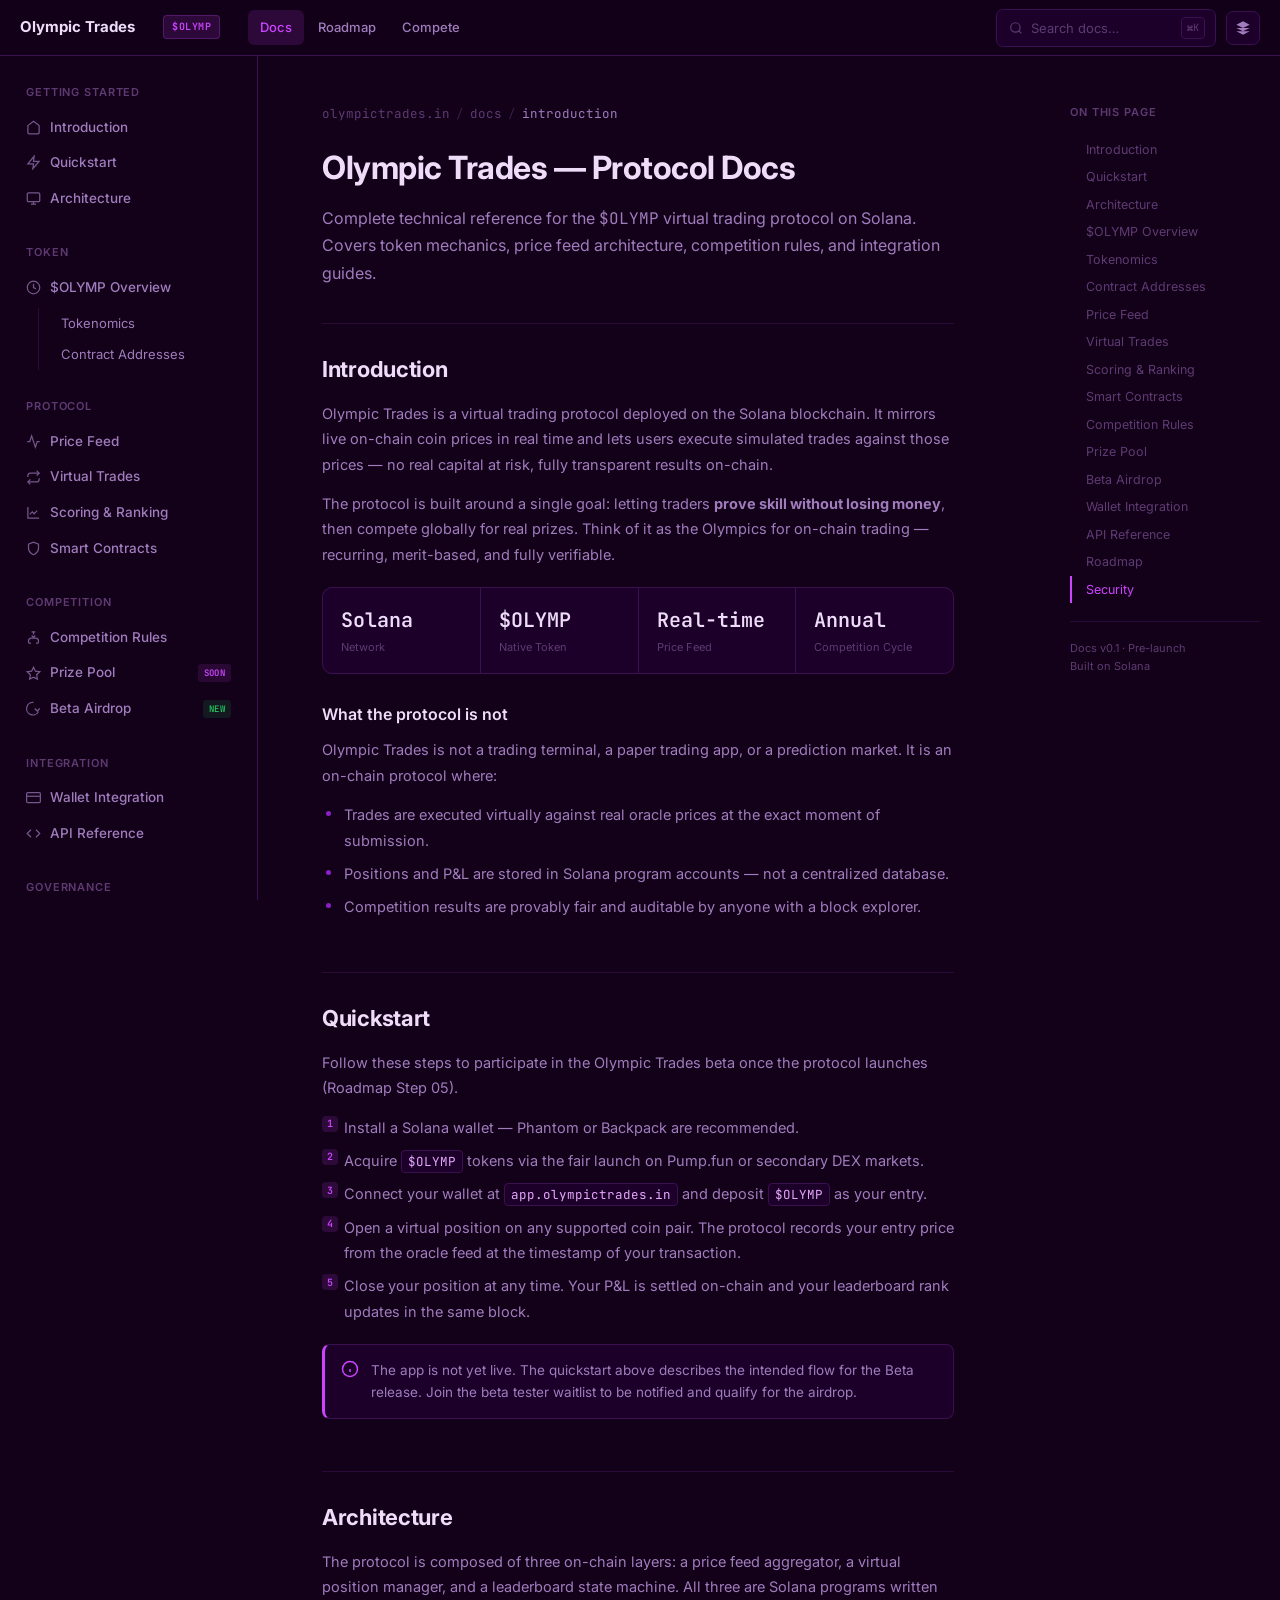
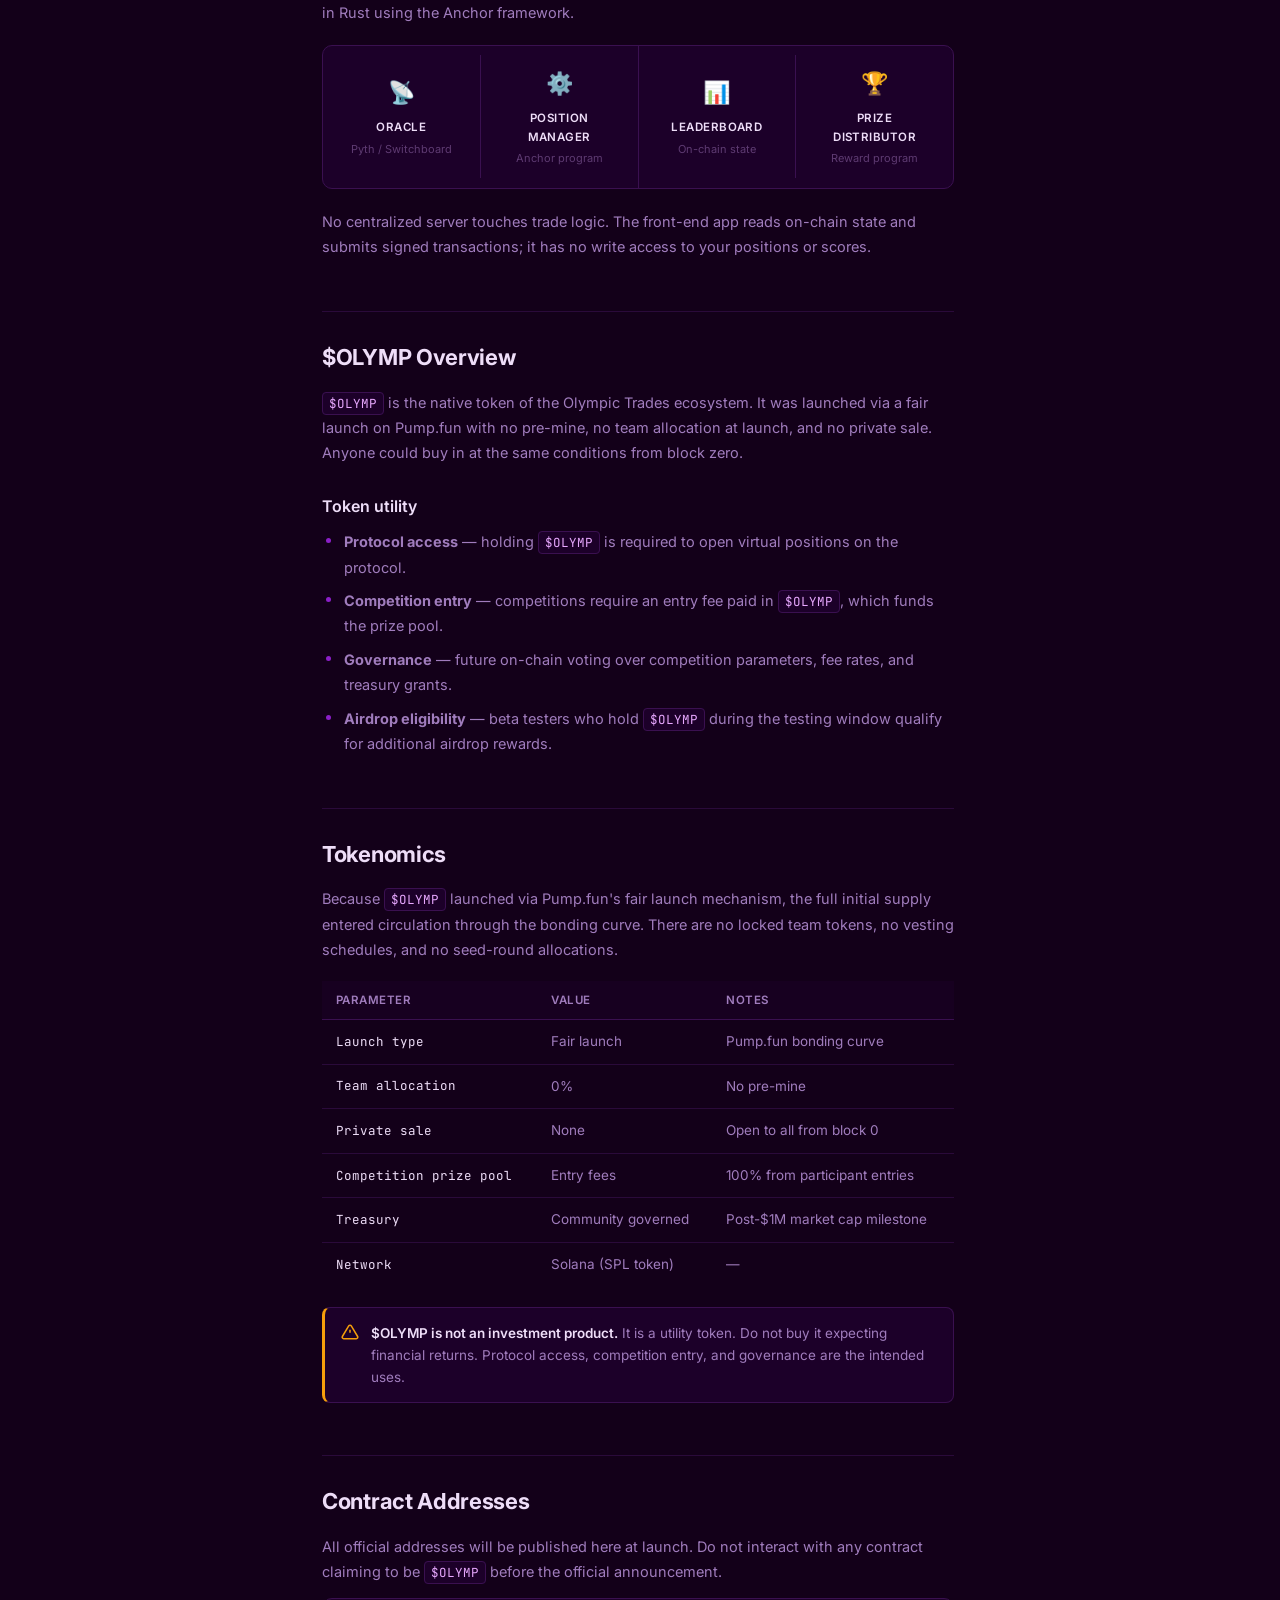
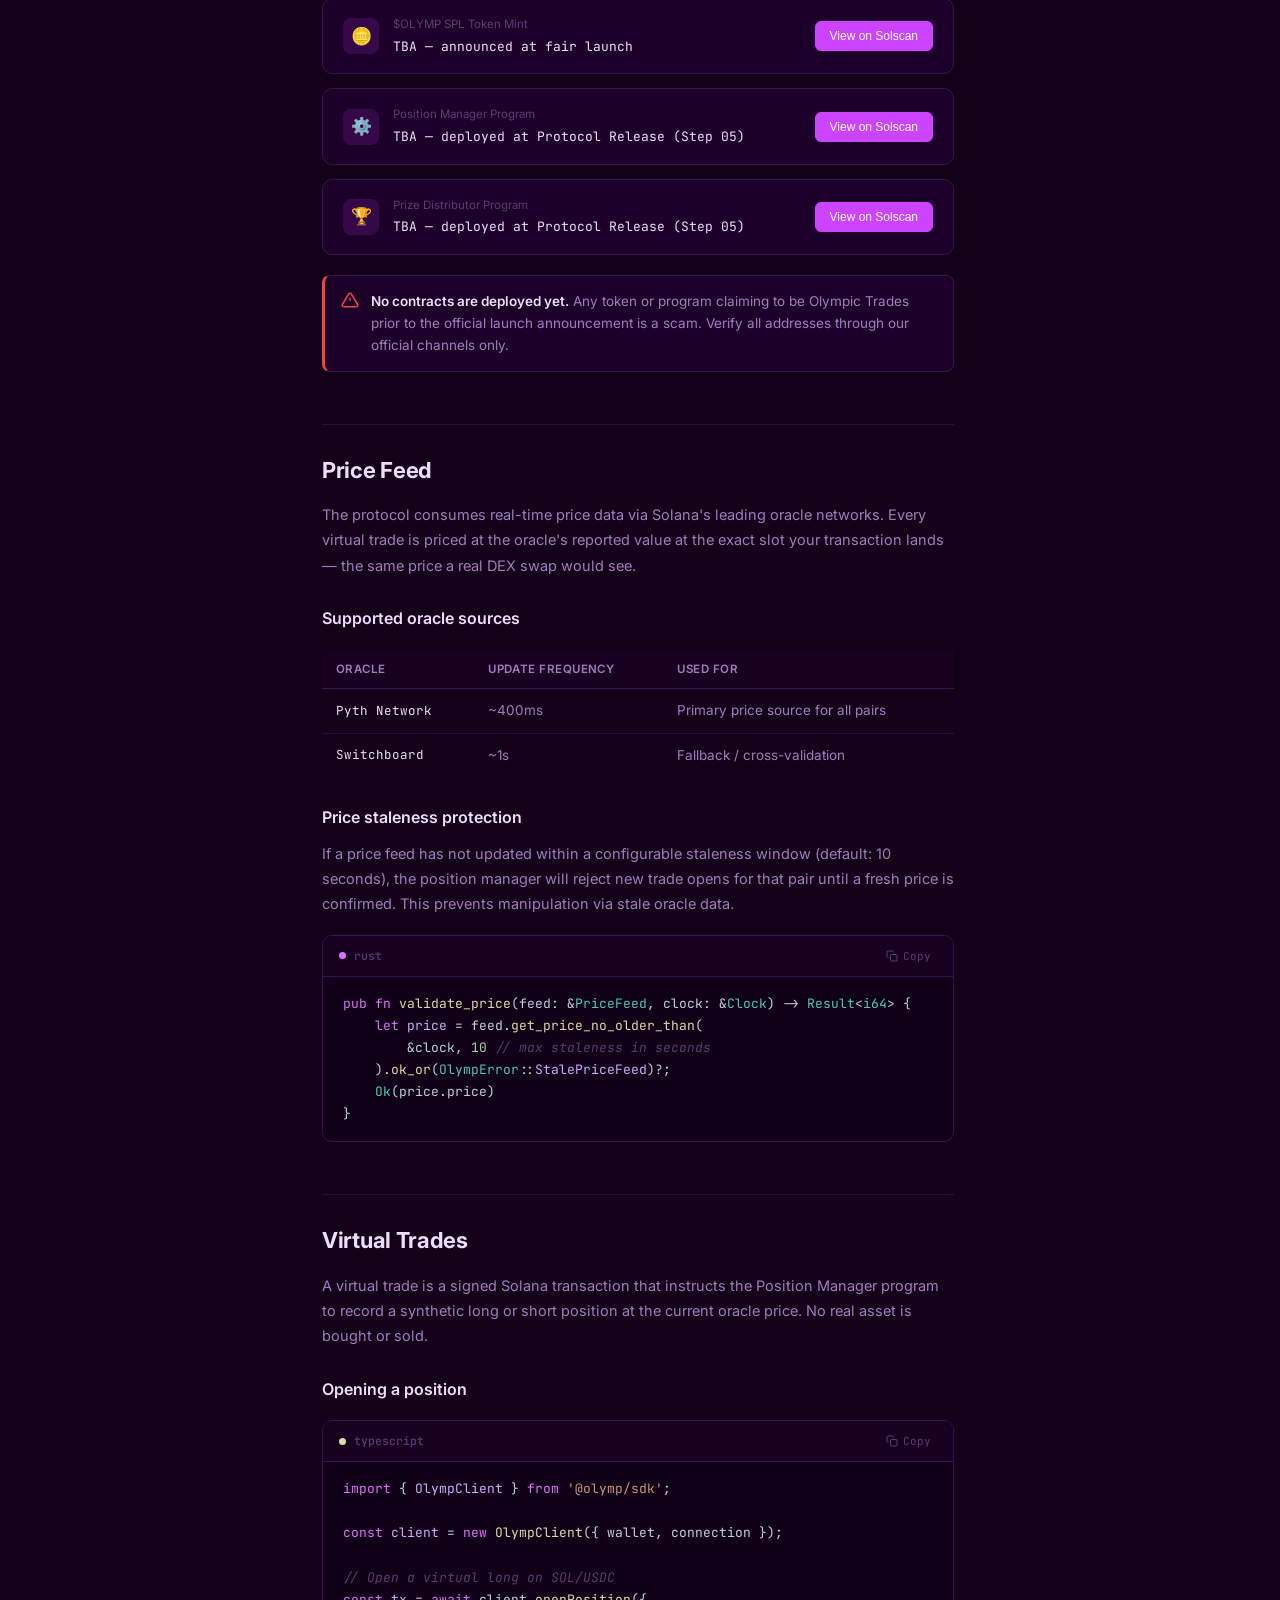
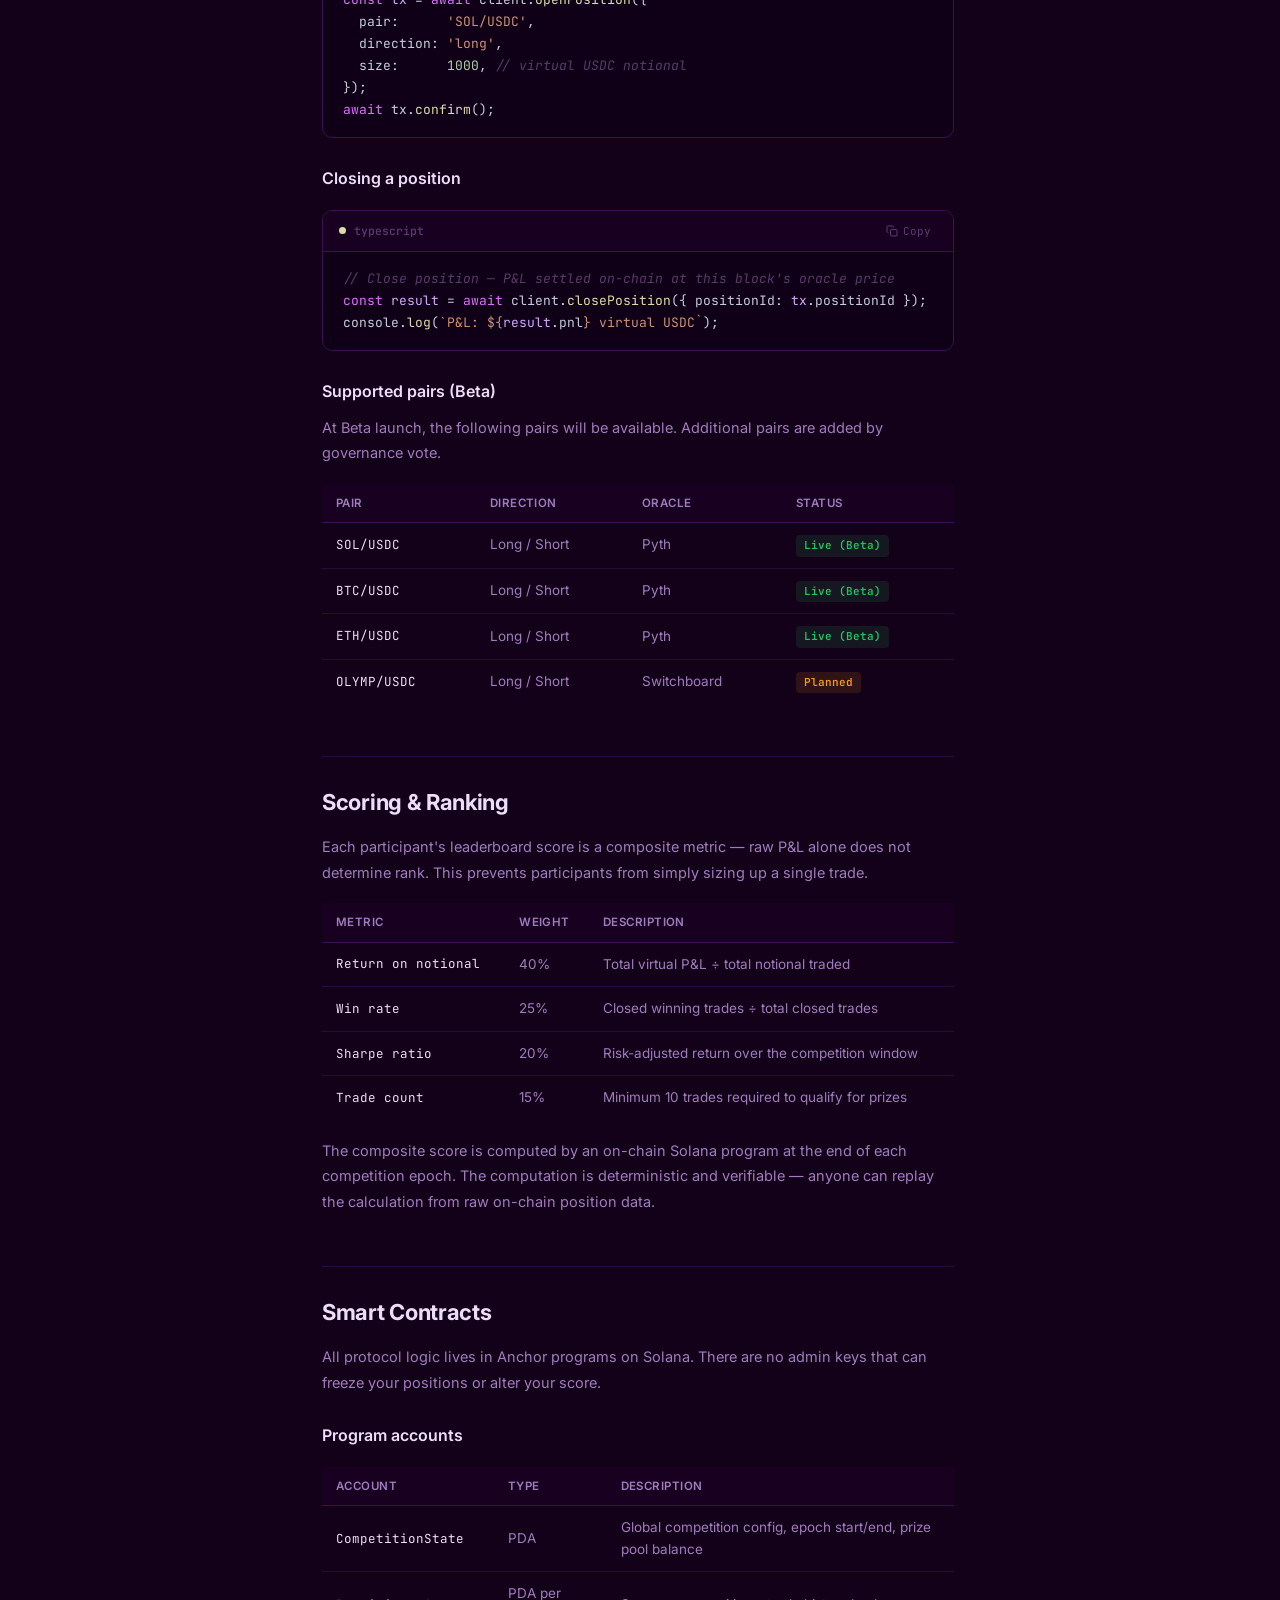
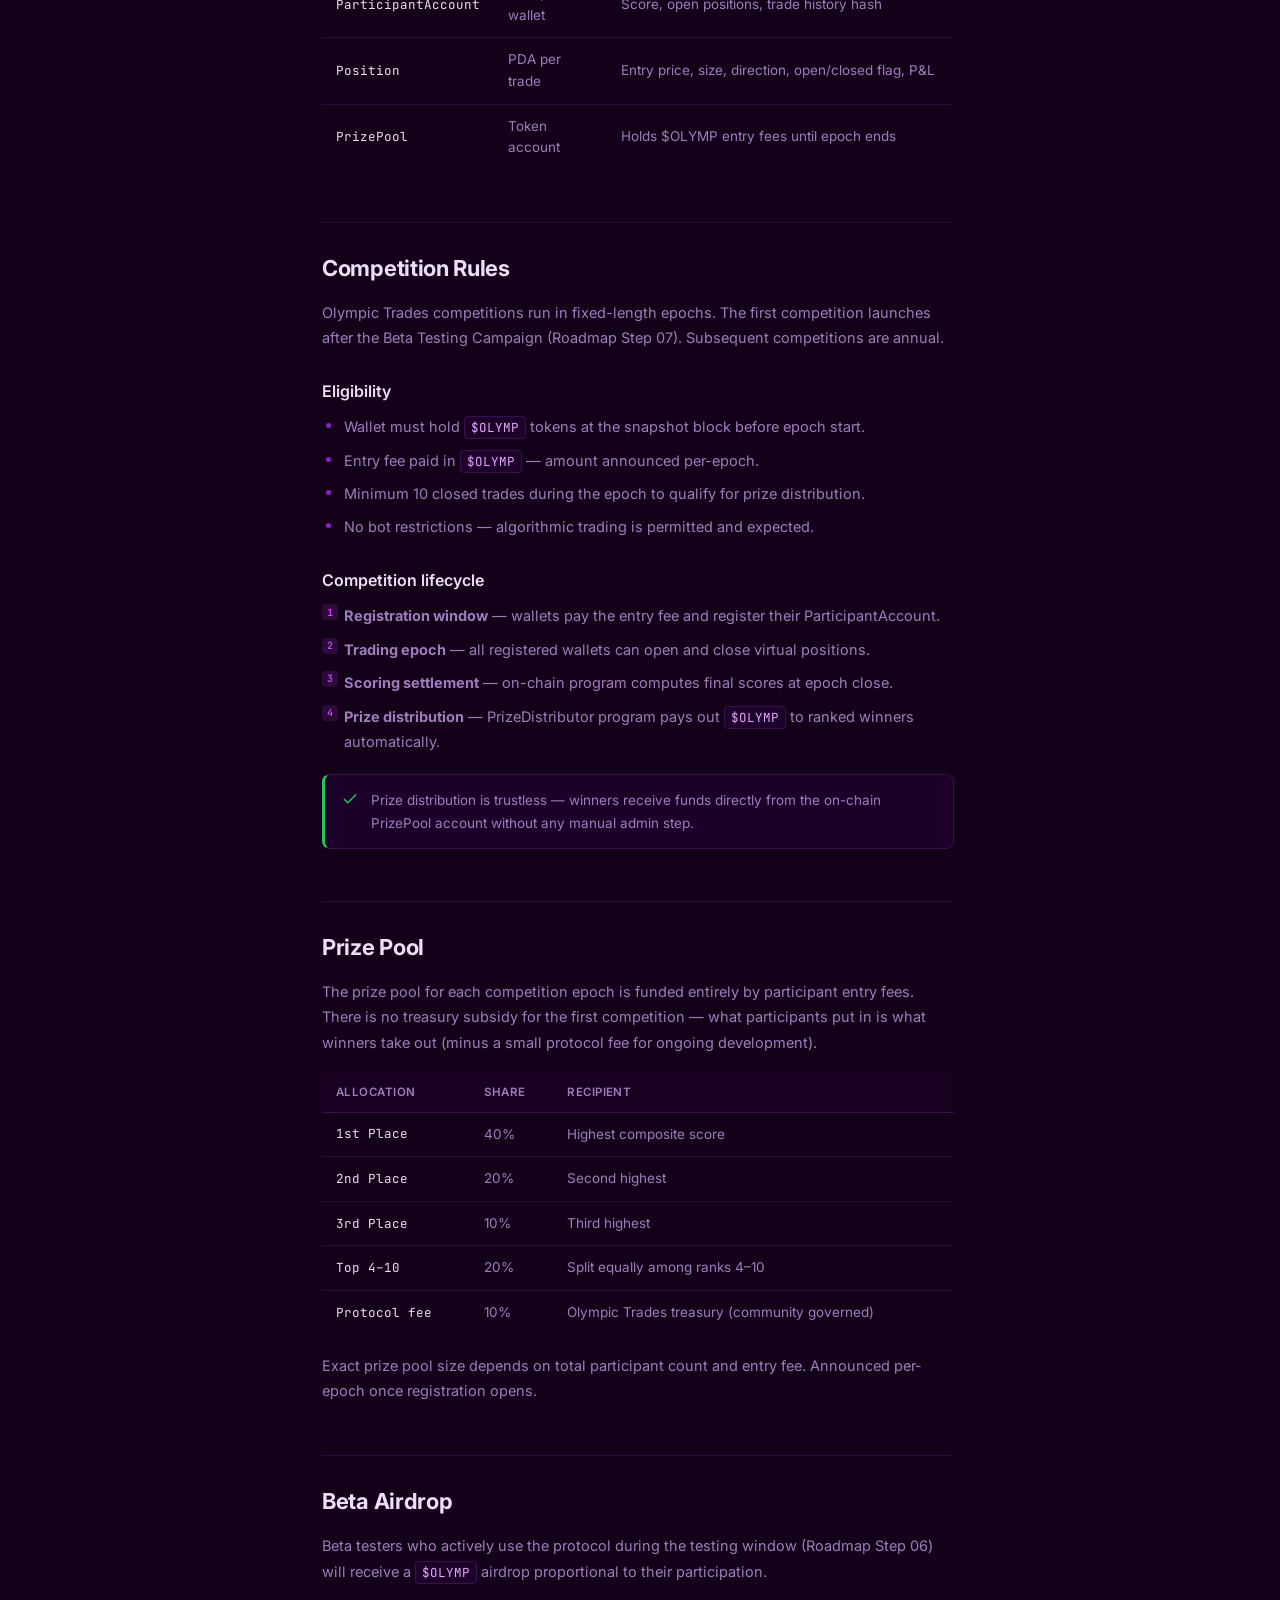
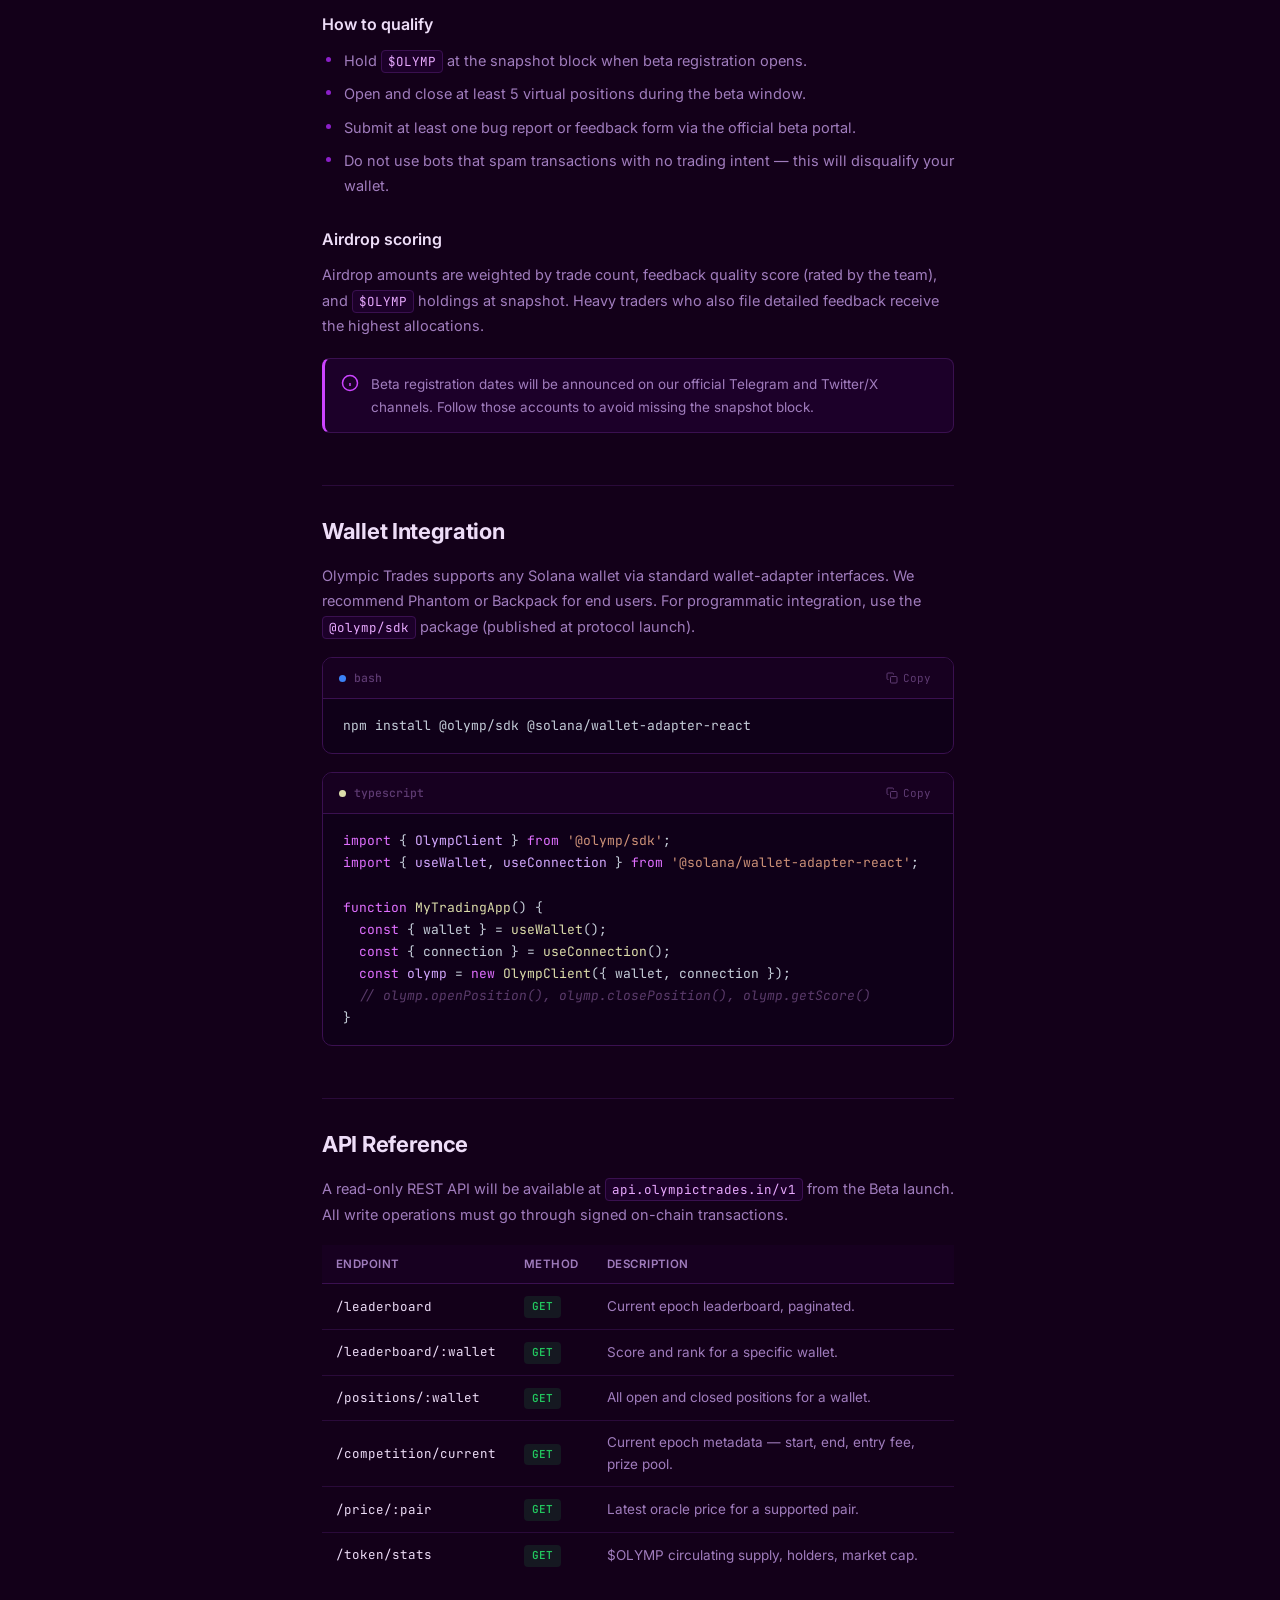
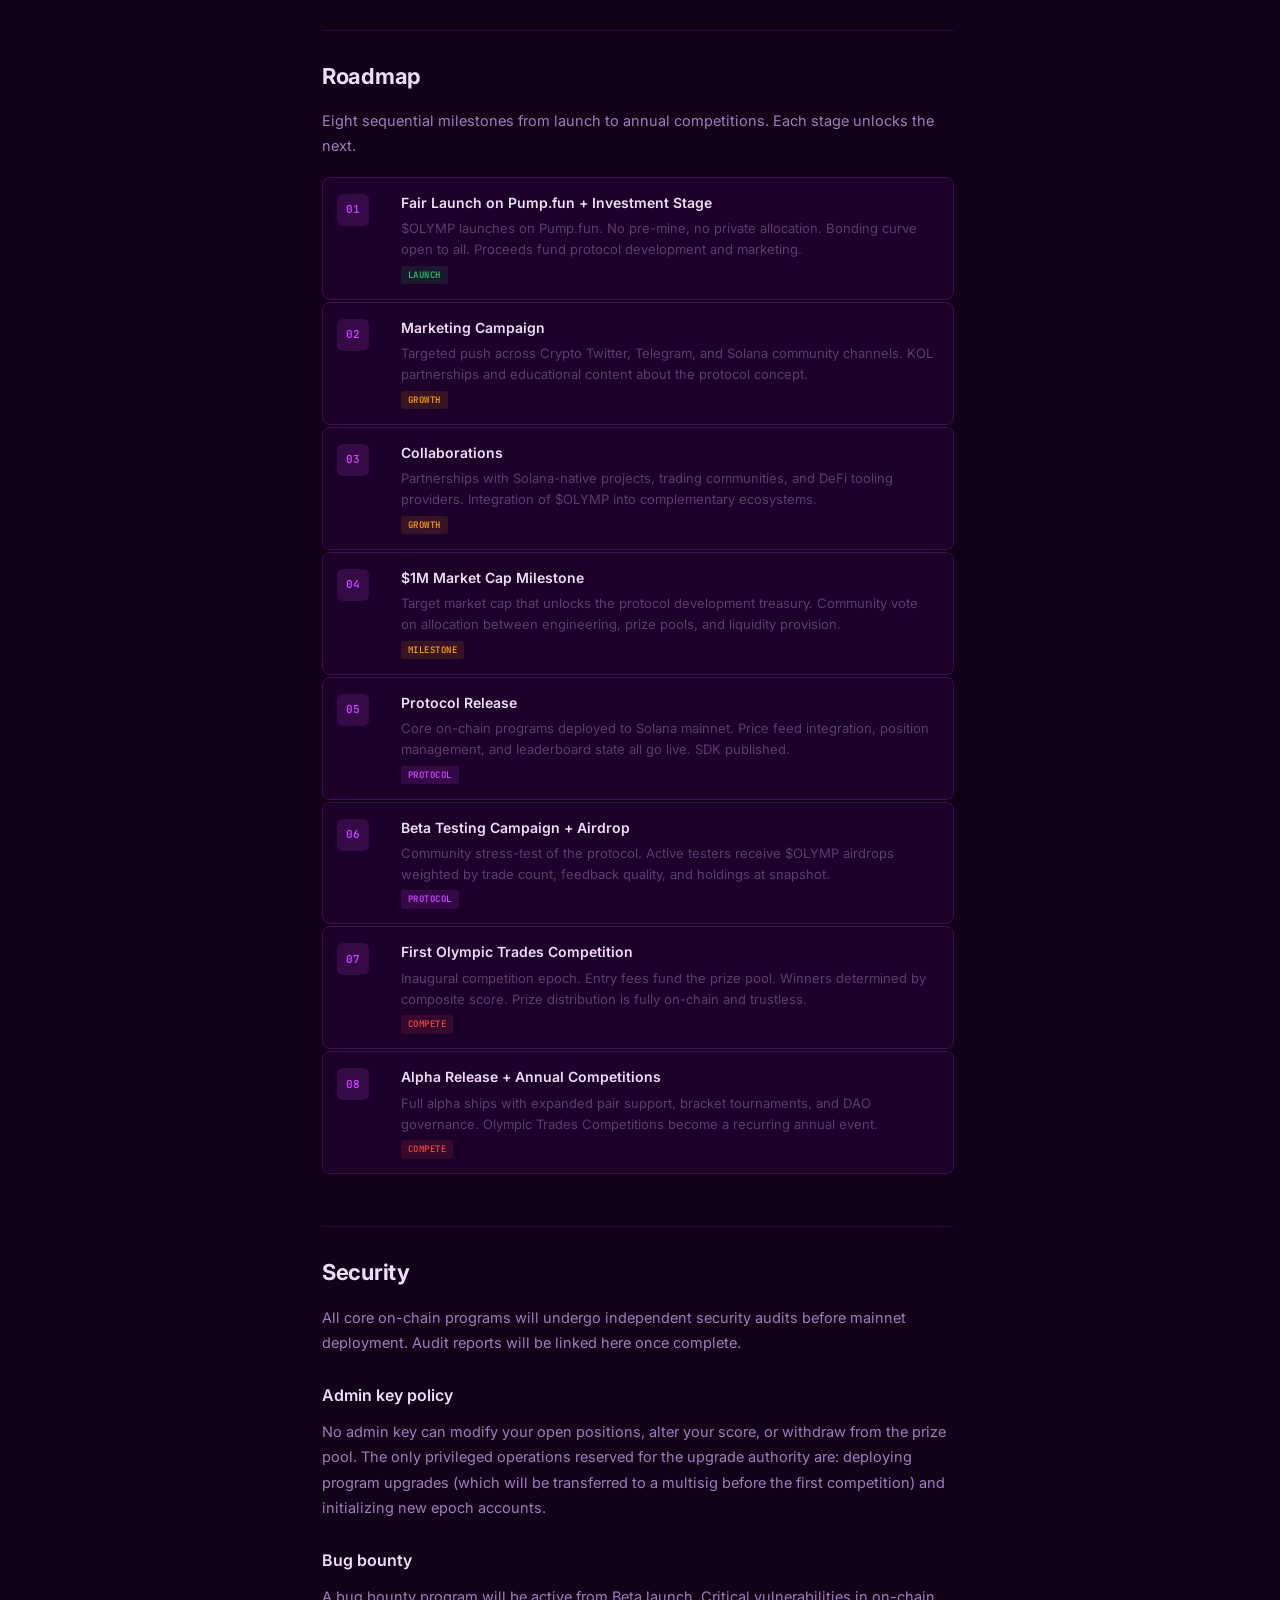
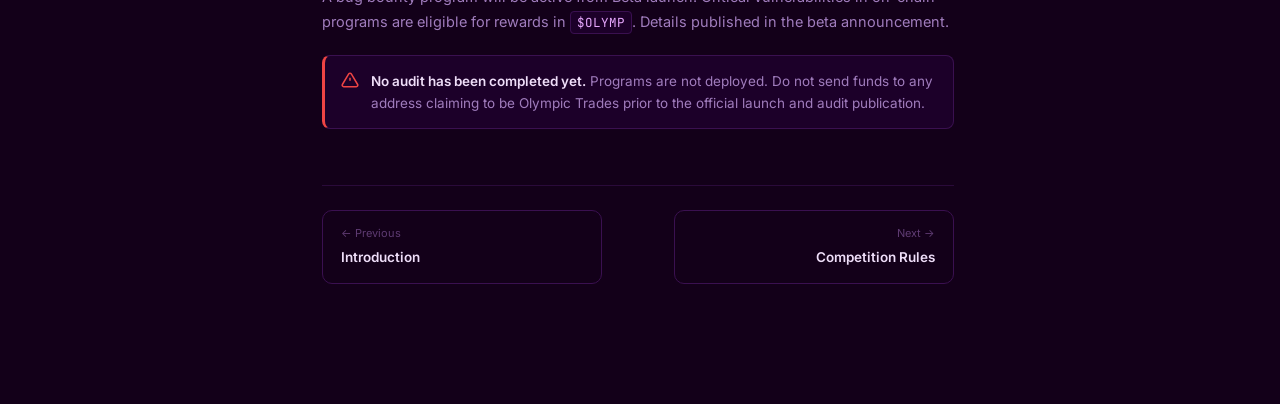
==== commit 00229e1c: "Update docs.html" ====
--- a/docs.html
+++ b/docs.html
@@ -660,7 +660,7 @@
       <svg viewBox="0 0 24 24"><path d="M3 6h18M3 12h18M3 18h18" stroke="currentColor" stroke-width="2" stroke-linecap="round" fill="none"/></svg>
     </button>
     <div class="topbar-logo">
-      
+
       Olympic Trades
     </div>
     <span class="topbar-badge">$OLYMP</span>
@@ -782,7 +782,7 @@
 <!-- ═══ MAIN CONTENT ═══ -->
 <main>
   <div class="breadcrumb">
-    <span>olympictrades.io</span>
+    <span>olympictrades.in</span>
     <span class="sep">/</span>
     <span>docs</span>
     <span class="sep">/</span>
@@ -835,7 +835,7 @@
     <ol>
       <li>Install a Solana wallet — Phantom or Backpack are recommended.</li>
       <li>Acquire <code>$OLYMP</code> tokens via the fair launch on Pump.fun or secondary DEX markets.</li>
-      <li>Connect your wallet at <code>app.olympictrades.io</code> and deposit <code>$OLYMP</code> as your entry.</li>
+      <li>Connect your wallet at <code>app.olympictrades.in</code> and deposit <code>$OLYMP</code> as your entry.</li>
       <li>Open a virtual position on any supported coin pair. The protocol records your entry price from the oracle feed at the timestamp of your transaction.</li>
       <li>Close your position at any time. Your P&L is settled on-chain and your leaderboard rank updates in the same block.</li>
     </ol>
@@ -1208,7 +1208,7 @@
   <!-- ─── API ─── -->
   <div class="doc-section" id="api">
     <h2>API Reference</h2>
-    <p>A read-only REST API will be available at <code>api.olympictrades.io/v1</code> from the Beta launch. All write operations must go through signed on-chain transactions.</p>
+    <p>A read-only REST API will be available at <code>api.olympictrades.in/v1</code> from the Beta launch. All write operations must go through signed on-chain transactions.</p>
 
     <div class="doc-table-wrap">
       <table class="doc-table">
